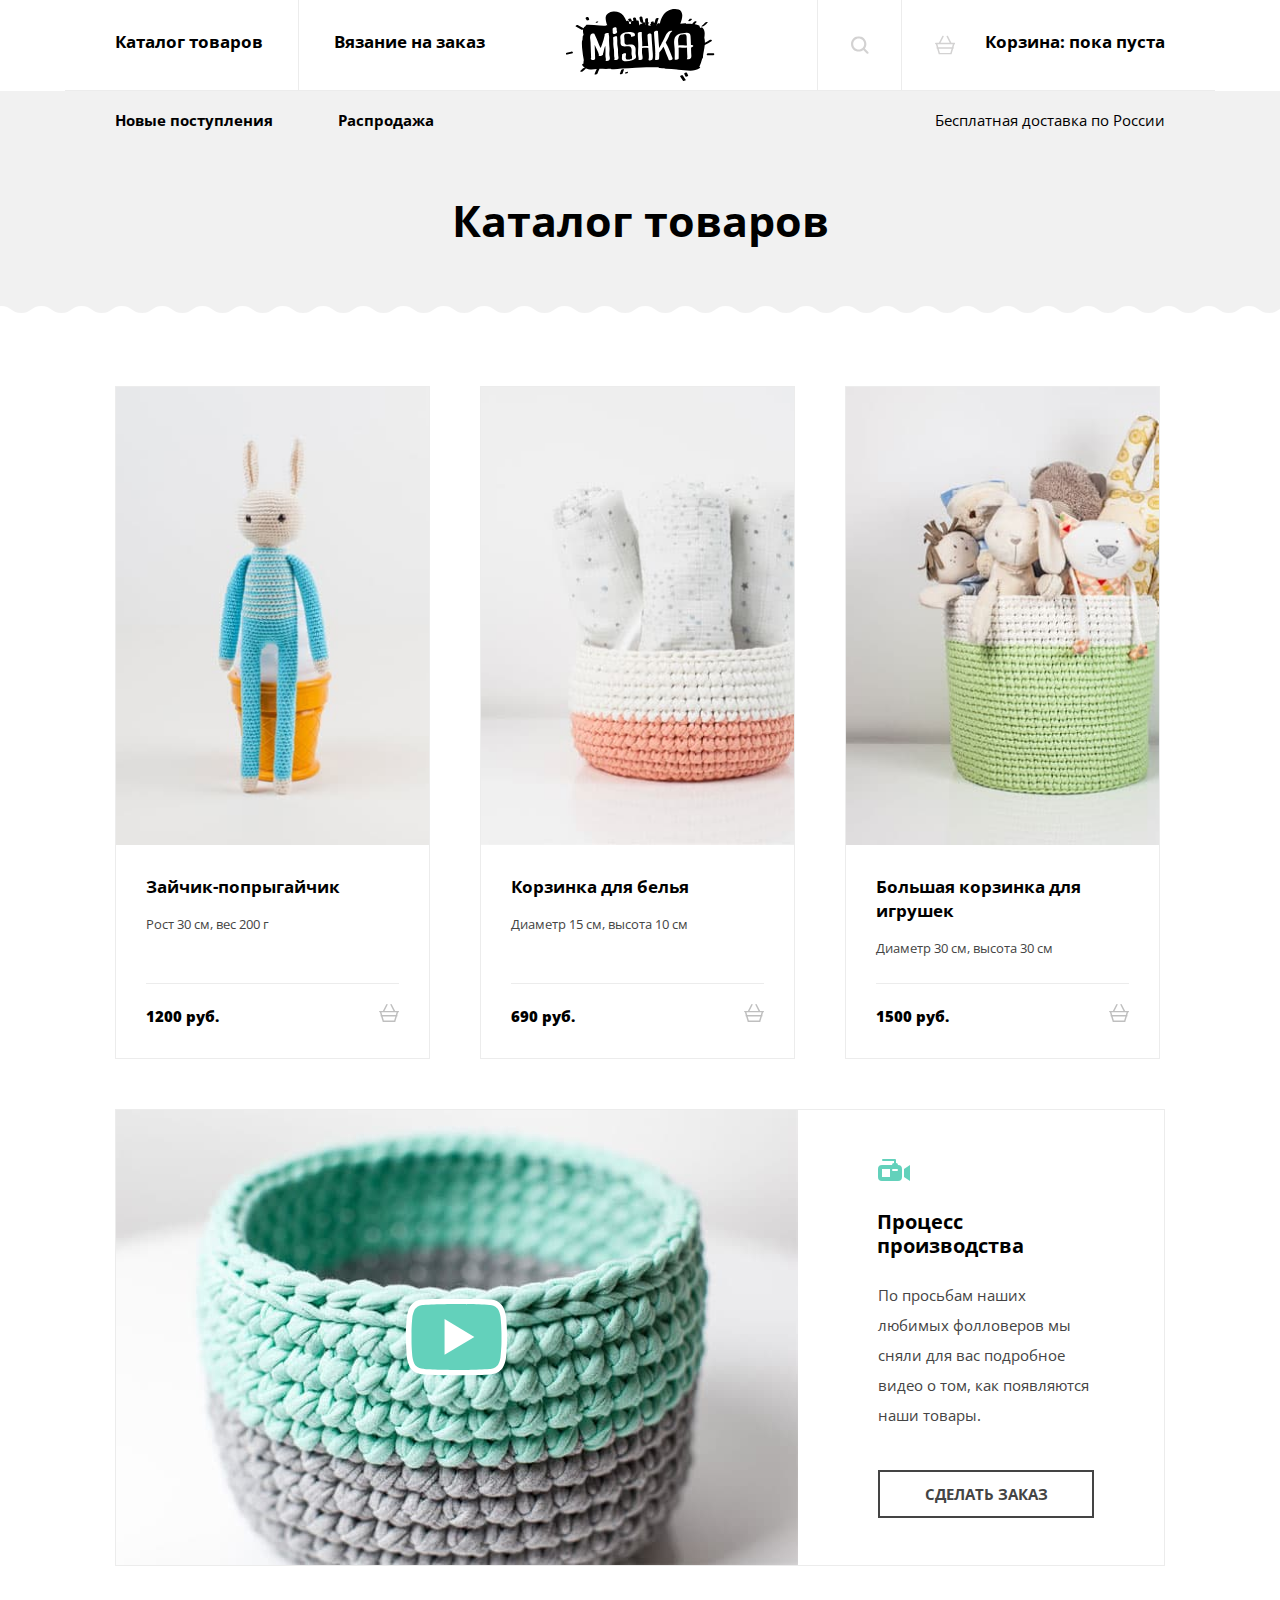
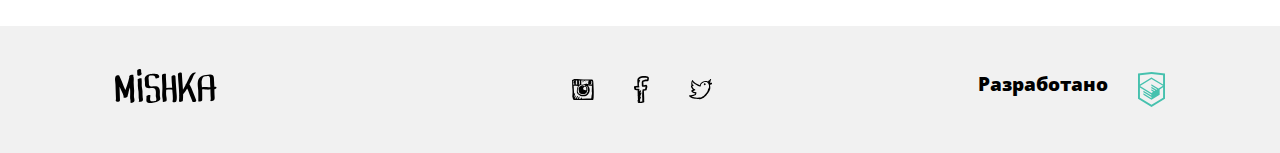
==== catalog.html @ 8f95d38f "ПÐраÐштinit" ====
<!DOCTYPE html>
<html>
  <head>
    <meta charset="utf-8">
    <title>HTML Academy: Мишка</title>
    <meta name="viewport" content="width=device-width, initial-scale=1">
    <link href="https://fonts.googleapis.com/css?family=Open+Sans:400,700&display=swap&subset=cyrillic" rel="stylesheet">
    <link rel="stylesheet" href="css/style.css">
  </head>
  <body>
    <header class="box header">
      <a class="header__logo" href="index.html">
        <picture>
          <source media="(min-width: 1150px)" srcset="img/logo-desktop.svg">
          <source media="(min-width: 768px)" srcset="img/logo-tablet.svg">
          <img class="header__logo-img" src="img/logo-mobile.svg" width="86" height="35" alt="Интернет магазин вещей ручной работы Мишка">
        </picture>
      </a>
      <button class="header__burger header__burger--closed header__burger--nojs" type="button">
        <span class="visually-hidden">Открыть меню</span>
      </button>
      <nav class="header__nav-wrp">
          <ul class="header__nav-list header__nav-list--first">
            <li class="header__nav-item header__nav-item--less">
              <a class="header__nav-link">Каталог товаров</a>
            </li>
            <li class="header__nav-item header__nav-item--less">
              <a href="form.html" class="header__nav-link">Вязание на заказ</a>
            </li>
          </ul>
          <ul class="header__nav-list header__nav-list--second">
              <li class="header__nav-item header__nav-item--svg">
                <a class="header__nav-link header__nav-link--search" title="Поиск по сайту" href="">
                  <svg class="header__nav-svg" version="1.1" id="Layer_1" xmlns="http://www.w3.org/2000/svg" xmlns:xlink="http://www.w3.org/1999/xlink" x="0px" y="0px" width="17.6px" height="17.6px" fill="#d3d2d2" viewBox="-0.8 -0.8 17.6 17.6" enable-background="new -0.8 -0.8 17.6 17.6" xml:space="preserve">
                    <path d="M16.47,14.93l-3.415-3.415C14.02,10.226,14.6,8.634,14.6,6.899c0-4.253-3.447-7.699-7.7-7.699 S-0.8,2.646-0.8,6.899s3.446,7.7,7.699,7.7c1.734,0,3.326-0.58,4.613-1.546l3.417,3.416c0.203,0.202,0.418,0.33,0.771,0.33 c0.607,0,1.1-0.492,1.1-1.1C16.8,15.459,16.739,15.2,16.47,14.93z M1.399,6.899c0-3.038,2.462-5.5,5.5-5.5s5.5,2.462,5.5,5.5 s-2.462,5.5-5.5,5.5S1.399,9.938,1.399,6.899z"/>
                  </svg>                  
                Поиск по сайту</a>
              </li>
              <li class="header__nav-item header__nav-item--svg">
                <a class="header__nav-link" title="Корзина" href="">
                  <svg class="header__nav-svg" version="1.1" id="Layer_1" xmlns="http://www.w3.org/2000/svg" xmlns:xlink="http://www.w3.org/1999/xlink" x="0px" y="0px" width="20.294px" height="18.849px" fill="#d3d2d2" viewBox="264.205 370.961 20.294 18.849" enable-background="new 264.205 370.961 20.294 18.849" xml:space="preserve">
                    <path d="M283.75,378.19h-3.151l-3.407-6.814c-0.185-0.37-0.634-0.52-1.006-0.335 c-0.371,0.186-0.521,0.636-0.335,1.006l3.071,6.143h-9.138l3.072-6.143c0.185-0.371,0.035-0.821-0.335-1.006 c-0.37-0.185-0.821-0.035-1.006,0.335l-3.407,6.814h-3.151c-0.414,0-0.75,0.336-0.75,0.75s0.336,0.75,0.75,0.75h0.157l0.855,2.991 c-0.187,0.137-0.316,0.347-0.316,0.595c0,0.396,0.309,0.71,0.697,0.739l1.656,5.795h12.697l1.656-5.795 c0.388-0.028,0.698-0.344,0.698-0.739c0-0.249-0.129-0.459-0.316-0.596l0.854-2.991h0.157c0.414,0,0.75-0.336,0.75-0.75 S284.164,378.19,283.75,378.19z M279.569,388.311h-10.433l-1.224-4.284h12.881L279.569,388.311z M281.222,382.526h-13.739 l-0.81-2.836h15.359L281.222,382.526z"/>
                  </svg>
                Корзина: пока пуста</a>
              </li>
          </ul>
          <ul class="header__nav-list header__nav-list--third">
            <li class="header__nav-item header__nav-item--lesstwo">
              <a class="header__nav-link" href="">
                Новые поступления
              </a>
            </li>
            <li class="header__nav-item header__nav-item--lesstwo">
              <a class="header__nav-link" href="">
                Распродажа
              </a>
            </li>
          </ul>
          <ul class="header__nav-list header__nav-list--small">
            <li class="header__nav-item header__nav-item--small">
              <p class="header__nav-info">
                Бесплатная доставка по России
              </p>
            </li>
          </ul>
      </nav>
    </header>
    <main class="main">
      <div class="main__title-catalog-wrap">
        <h1 class="box main__title-catalog">Каталог товаров</h1>
      </div>
      <section class="box goods">
        <ul class="goods__list">
          <li class="goods__item">
            <a class="goods__link-img" href="">
              <picture>
                <source media="(min-width: 1150px)" srcset="img/photo-hare-desktop@1x.jpg 1x, img/photo-hare-desktop@2x.jpg 2x">
                <source media="(min-width: 768px)" srcset="img/photo-hare-tablet@1x.jpg 1x, img/photo-hare-tablet@2x.jpg 2x">
                <img class="goods__picture" src="img/photo-hare-mobile@1x.jpg" srcset="img/photo-hare-mobile@2x.jpg 2x" alt="Зайчик-попрыгайчик">
              </picture>
            </a>
            <div class="goods__inner-item">
              <div class="goods__wrap-title">
                <a class="goods__title">Зайчик-попрыгайчик</a>
                <p class="goods__info">Рост 30 см, вес 200 г</p>
              </div>
              <div class="goods__wrap-price">
                <strong class="goods__price">1200 руб.</strong>
                <a class="goods__basket" href="">
                  <img class="goods__basket-img" src="img/icon-cart.svg" alt="Добавить в корзину">
                </a>
              </div>
            </div>
          </li>
          <li class="goods__item">
            <a class="goods__link-img" href="">
              <picture>
                <source media="(min-width: 1150px)" srcset="img/photo-bowl-desktop@1x.jpg 1x, img/photo-bowl-desktop@2x.jpg 2x">
                <source media="(min-width: 768px)" srcset="img/photo-bowl-tablet@1x.jpg 1x, img/photo-bowl-tablet@2x.jpg 2x">
                <img class="goods__picture" src="img/photo-bowl-mobile@1x.jpg" srcset="img/photo-bowl-mobile@2x.jpg 2x" alt="Корзинка для белья">
              </picture>
            </a>
            <div class="goods__inner-item">
              <div class="goods__wrap-title">
                <a class="goods__title">Корзинка для белья</a>
                <p class="goods__info">Диаметр 15 см, высота 10 см</p>
              </div>
              <div class="goods__wrap-price">
                <strong class="goods__price">690 руб.</strong>
                <a class="goods__basket" href="">
                  <img class="goods__basket-img" src="img/icon-cart.svg" alt="Добавить в корзину">
                </a>
              </div>
            </div>
          </li>
          <li class="goods__item">
            <a class="goods__link-img" href="">
              <picture>
                <source media="(min-width: 1150px)" srcset="img/photo-toys-desktop@1x.jpg 1x, img/photo-toys-desktop@2x.jpg 2x">
                <source media="(min-width: 768px)" srcset="img/photo-toys-tablet@1x.jpg 1x, img/photo-toys-tablet@2x.jpg 2x">
                <img class="goods__picture" src="img/photo-toys-mobile@1x.jpg" srcset="img/photo-toys-mobile@2x.jpg 2x" alt="Большая корзинка для игрушек">
              </picture>
            </a>
            <div class="goods__inner-item">
              <div class="goods__wrap-title">
                <a class="goods__title">Большая корзинка для игрушек</a>
                <p class="goods__info">Диаметр 30 см, высота 30 см</p>
              </div>
              <div class="goods__wrap-price">
                <strong class="goods__price">1500 руб.</strong>
                <a class="goods__basket" href="">
                  <img class="goods__basket-img" src="img/icon-cart.svg" alt="Добавить в корзину">
                </a>
              </div>
            </div>
          </li>
        </ul>
      </section>
      <section class="box production-process">
        <div class="production-process__inner">
          <h2 class="production-process__title">Процесс<br> производства</h2>
          <div class="production-process__wrap-img">
            <picture>
              <source media="(min-width: 1150px)" srcset="img/video-desktop@1x.jpg 1x, img/video-desktop@2x.jpg 2x">
              <source media="(min-width: 768px)" srcset="img/video-tablet@1x.jpg 1x, img/video-tablet@2x.jpg 2x">
              <img class="production-process__img" src="img/video-mobile@1x.jpg" srcset="img/video-mobile@2x.jpg 2x" alt="Процесс производства товаров">
            </picture>
          </div>
          <div class="production-process__wrap-text">
            <p class="production-process__text">
              По просьбам наших любимых фолловеров мы сняли для вас подробное видео о том, как появляются наши товары.
            </p>
            <div class="production-process__wrap-button">
              <a class="button production-process__button" href="">Сделать заказ</a>
            </div>
          </div>
        </div>
      </section>
    </main>
    <footer class="footer">
      <div class="box footer__wrapper">
        <a class="footer__logo">
          <svg version="1.1" id="Layer_1" xmlns="http://www.w3.org/2000/svg" xmlns:xlink="http://www.w3.org/1999/xlink" x="0px" y="0px" width="101.615px" height="34.056px" fill="#000" viewBox="0 0 101.615 34.056" enable-background="new 0 0 101.615 34.056" xml:space="preserve">
            <g>
              <path d="M19.135,21.495c-0.083-2.683-0.51-5.347-0.475-8.035c0.028-2.174,0.389-4.41-0.36-6.495 c0.047-0.237,0.096-0.473,0.14-0.711c0.193-1.045-3.271-0.492-3.813,0.464c-0.343,0.28-0.519,0.615-0.375,0.957 c0.037,0.086,0.069,0.174,0.102,0.261c-0.656,3.204-1.57,6.306-2.621,9.412c-0.402,1.188-0.888,2.349-1.298,3.533 c-0.582-1.104-1.169-2.194-1.643-3.377C7.418,14.071,6.18,10.602,4.505,7.298C4.695,5.77,1.301,5.93,0.632,7.33 c-0.809,1.694-0.705,3.403-0.438,5.214c0.3,2.042,0.353,4.05,0.377,6.111c0.047,3.976,0.358,7.943,0.417,11.919 c-0.354,0.395-0.461,0.881-0.091,1.375c0.162,0.216,0.361,0.382,0.571,0.549c0.904,0.724,3.5,0.107,3.496-1.271 c-0.014-4.123-0.312-8.238-0.42-12.358c-0.011-0.404-0.018-0.807-0.024-1.21c0.057,0.145,0.114,0.29,0.171,0.434 c0.64,1.604,1.31,3.163,2.185,4.654c0.868,1.478,1.303,3.064,1.803,4.677c-0.189,0.217-0.303,0.462-0.233,0.708 c-0.039,0.18,0.07,0.292,0.251,0.36c0.639,0.548,1.841,0.274,2.509-0.007c0.287-0.121,0.561-0.261,0.826-0.424 c0.345-0.212,0.883-0.679,0.729-1.159c-0.03-0.093-0.058-0.186-0.087-0.279c0.47-1.27,0.709-2.589,0.965-3.93 c0.272-1.428,0.782-2.78,1.295-4.133c0.052,0.619,0.106,1.238,0.156,1.855c0.204,2.554,0.033,5.072,0.007,7.626 c-0.008,0.847,0.054,1.633,0.219,2.461c0.068,0.343,0.367,1.808,0.281,1.887c-0.611,0.564-0.433,1.257,0.385,1.437 c0.915,0.201,2.081-0.105,2.77-0.742c1.198-1.106,0.632-2.845,0.361-4.241C18.661,26.501,19.208,23.879,19.135,21.495z"/>
              <path d="M27.499,22.17c-0.074-1.988-0.765-3.862-0.774-5.872c-0.011-2.305,0.181-4.593-0.155-6.886 c-0.106-0.725-4.056,0.1-3.917,1.05c0.309,2.11,0.197,4.229,0.159,6.354c-0.037,2.044,0.468,3.898,0.73,5.904 c0.269,2.054-0.084,4.157,0.149,6.213c0.109,0.962,0.75,2.743,0.089,3.58c-0.42,0.532,1.469,0.342,1.553,0.326 c0.769-0.142,1.793-0.392,2.304-1.038c0.653-0.828,0.196-2.426,0.053-3.357C27.374,26.385,27.576,24.249,27.499,22.17z"/>
              <path d="M43.828,18.851c-2.062-2.784-5.889-0.78-8.561-1.54c-1.377-0.392-1.395-2.271-1.392-3.396 c0.004-1.426-0.114-2.732-0.273-4.146c-0.119-1.052-0.024-2.121,0.746-2.904c0.142-0.144,0.859-0.336,0.81-0.339 c0.354-0.061,0.676-0.076,1.067-0.093c1.549-0.066,4.613,0.232,4.019,2.483c-0.266,1.01,3.596,0.431,3.877-0.637 c1.213-4.598-7.284-3.714-9.686-3.078C32.225,5.789,29.787,7.047,29.66,9.6c-0.061,1.219,0.273,2.379,0.325,3.587 c0.061,1.39-0.198,2.776,0.289,4.118c1.082,2.982,5.52,1.576,7.778,1.745c3.845,0.287,2.697,5.469,2.748,7.883 c0.027,1.288,1.181,3.429,0.211,4.507c-0.595,0.662-1.982,0.699-2.792,0.768c-0.813,0.068-2.201,0.312-2.742-0.461 c-0.993-1.418,0.091-3.799-0.121-5.425c-0.121-0.924-4.066-0.095-3.917,1.05c0.342,2.627-1.399,6.145,2.402,6.596 c2.441,0.289,5.191-0.161,7.5-0.928c1.196-0.396,2.307-0.942,3.243-1.793c1.035-0.941,0.694-2.348,0.417-3.547 C44.324,24.782,45.732,21.421,43.828,18.851z"/>
              <path d="M61.155,18.662c-0.122-3.777-0.69-7.513-0.706-11.297c-0.008-1.971-3.963-1.305-3.957,0.343 c0.015,3.608,0.497,7.167,0.682,10.764c0.004,0.074,0.008,0.147,0.013,0.221c-1.949-0.018-3.899,0.177-5.853,0.246 c0.201-4.633-0.611-9.227-0.435-13.857c0.022-0.582-3.874-0.09-3.917,1.049c-0.171,4.475,0.587,8.915,0.453,13.392 c-0.064,2.136-0.245,4.264-0.259,6.402c-0.007,1.095,0.171,2.183,0.329,3.263c0.146,0.999,0.484,2.331,0.182,3.318 c-0.237,0.772,3.561,0.29,3.862-0.694c0.544-1.778-0.222-4.039-0.405-5.839c-0.175-1.725-0.039-3.499,0.083-5.248 c2.03-0.13,4.059-0.297,6.08-0.012c0.09,1.378,0.196,2.754,0.322,4.134c0.105,1.157,0.179,2.313,0.196,3.475 c0.015,1.019,0.142,2.496-0.221,3.461c-0.773,2.057,3.15,1.889,3.723,0.364c0.703-1.87,0.502-4.199,0.383-6.164 C61.562,23.54,61.233,21.109,61.155,18.662z"/>
              <path d="M78.087,23.136c-0.939-2.758-2.373-5.177-3.616-7.797c1.001-1.949,2.018-3.898,2.932-5.888 c0.831-1.808,1.446-3.819,3.08-5.092c0.574-0.447,0.55-0.896-0.255-0.951c-0.875-0.061-2.064,0.192-2.77,0.742 c-1.485,1.158-2.427,2.563-3.201,4.268c-0.932,2.051-1.896,4.063-2.914,6.075c-0.074,0.147-0.149,0.295-0.224,0.443 c-0.49,0.315-0.785,0.762-0.639,1.266c-0.792,1.563-1.6,3.117-2.499,4.61c-0.299-5.534-0.955-11.061-1.15-16.6 c-0.045-1.27-3.971-0.479-3.917,1.049c0.243,6.868,1.219,13.719,1.286,20.587c-0.016,0.017-0.031,0.034-0.047,0.051 c-0.301,0.308-0.19,0.494,0.051,0.602c0.002,1.75-0.059,3.501-0.209,5.254c-0.472,0.745,0.463,1.139,1.084,1.139 c0.032,0,0.064,0,0.096,0c0.739,0,2.626-0.35,2.718-1.364c0.191-2.1,0.251-4.196,0.232-6.291c1.59-1.715,2.89-3.63,4.055-5.635 c0.759,1.48,1.482,2.972,1.989,4.582c0.861,2.741,2.299,5.261,3.131,8.014c0.544,1.806,4.457,0.738,3.917-1.049 C80.388,28.398,79.013,25.854,78.087,23.136z"/>
              <path d="M101.59,18.501c-0.21-0.832-1.372-0.849-2.271-0.77c-0.012-0.335-0.02-0.671-0.036-1.006 c-0.125-2.661-0.165-5.379-0.392-8.032c-0.209-2.458-1.585-3.337-3.972-3.247c-2.416,0.092-5.229,0.527-7.482,1.403 c-2.607,1.014-4.058,2.935-4.559,5.681c-0.549,3.014,0.24,6.219,0.373,9.246c0.154,3.503,0.066,7.014,0.062,10.519 c0,0.573,3.916,0.031,3.917-1.049c0.003-2.776,0.042-5.551,0-8.327c-0.013-0.818-0.051-1.632-0.102-2.444 c1.369-0.593,3.687,0.012,5.05,0.141c1.107,0.104,2.169-0.166,3.244-0.292c0.021,2.312,0.107,4.635,0.202,6.944 c0.049,1.184,0.477,3.53-0.354,4.511c-0.437,0.516,1.48,0.343,1.555,0.33c0.793-0.146,1.761-0.401,2.303-1.041 c0.949-1.12,0.456-3.79,0.401-5.126c-0.078-1.91-0.102-3.824-0.141-5.737C100.542,20.058,101.805,19.351,101.59,18.501z M86.972,18.351c-0.103-1.245-0.217-2.49-0.303-3.743c-0.16-2.331,0.117-5.583,2.29-6.999c0.58-0.379,1.675-0.315,2.354-0.438 c0.97-0.176,1.956-0.389,2.829,0.19c1.21,0.802,0.912,3.657,0.911,4.869c-0.003,2.005,0.207,4.001,0.31,6.003 c-0.552,0.055-1.111,0.089-1.683,0.076C91.394,18.256,89.136,17.896,86.972,18.351z"/>
              <path d="M24.108,6.7c0.521-0.05,1.045-0.226,1.477-0.524c0.085-0.072,0.171-0.144,0.256-0.216c0.52-0.335,0.972-0.827,0.728-1.361 c-0.504-1.105-0.423-2.231-0.416-3.414c0.006-0.958-0.963-1.246-1.781-1.174c-0.723,0.063-2.168,0.581-2.175,1.52 c-0.006,0.993-0.071,2.016,0.109,2.992c-0.047,0.113-0.074,0.239-0.104,0.355c-0.055,0.212,0.016,0.42,0.142,0.59 c0,0.045,0.002,0.089,0.002,0.134c0.005,0.112,0.01,0.224,0.015,0.335c0.073,0.232,0.216,0.409,0.429,0.53 C23.178,6.7,23.668,6.742,24.108,6.7z"/>
            </g>
          </svg>
        </a>
        <ul class="footer__social-list">
          <li class="footer__social-item">
            <a class="footer__social-link" href="https://www.instagram.com/">
              <svg version="1.1" id="Layer_1" xmlns="http://www.w3.org/2000/svg" xmlns:xlink="http://www.w3.org/1999/xlink" x="0px" y="0px" width="21.769px" height="21.334px" fill="#000" viewBox="53.115 53.19 21.769 21.334" enable-background="new 53.115 53.19 21.769 21.334" xml:space="preserve">
                <g id="instagram">
                  <g>
                    <path d="M74.881,65.336c-0.013-2.395-0.344-4.788-0.303-7.135c-0.023-0.788-0.086-1.535-0.152-2.278 c-0.105-0.3-0.111-0.699-0.152-1.062c-0.26-0.17-0.222-0.64-0.456-0.835c-0.423-0.233-1.201-0.114-1.744-0.22 c-0.657-0.026-1.254-0.115-1.899-0.153c-1.936-0.101-3.973-0.076-5.996-0.076c-2.001,0-3.954-0.145-5.695-0.379h-2.202 c-0.097,0.004-0.105,0.098-0.227,0.076c-0.599,0.034-1.077,0.188-1.595,0.303c-0.21,0.119-0.421,0.235-0.683,0.304 c-0.136,0.192-0.513,0.145-0.607,0.379c-0.186,0.212,0.185,0.451,0,0.607v0.911c0.173,0.13,0.027,0.58,0.075,0.835v0.987 c-0.017,1.281,0.134,2.397,0.076,3.72c0.467,2.762,0.374,6.537,0.076,9.413c0.155,0.579,0.363,1.105,0.455,1.746 c0.256,0.479,0.335,1.133,0.683,1.52c0.502,0.206,1.233,0.186,1.898,0.229c0.383,0.098,0.667,0.293,1.14,0.30 c2.843-0.21,5.496-0.154,8.427-0.229c2.704,0.24,5.802,0.188,8.275-0.228c0.195-0.134,0.128-0.529,0.228-0.76 c-0.056-0.385,0.207-0.449,0.228-0.759C74.862,70.157,74.895,67.763,74.881,65.336z M61.899,59.111 c0.757-0.153,1.48-0.341,2.429-0.304c0.71,0.076,1.287,0.283,1.897,0.456c0.116,0.184-0.243,0.547,0.153,0.684v0.076 c0.059,0.017,0.149,0.002,0.151,0.076c0.445,0.035,0.794,0.167,1.063,0.379c0.45,0.055,0.536,0.476,1.138,0.3 c-0.091,0.213-0.084,0.524-0.075,0.835c0.324,1.183,0.475,2.81,0.303,4.252c-0.164,0.163-0.215,0.442-0.303,0.683 c-0.311,0.322-0.481,0.785-0.836,1.062c-0.095,0.236-0.25,0.408-0.454,0.533c-0.116,0.213-0.206,0.452-0.457,0.53 c-0.298,0.163-0.577,0.011-0.834-0.076c-0.446,0.162-0.904,0.312-1.215,0.607c-0.816-0.096-1.648-0.175-2.43-0.304 c-0.242-0.139-0.487-0.273-0.835-0.305c-0.227-0.204-0.496-0.364-0.836-0.455c-0.101-0.127-0.337-0.118-0.455-0.229 c-0.198-0.029-0.229-0.227-0.456-0.229c-0.118-0.412-0.443-0.618-0.532-1.062c-0.226-0.331-0.308-0.805-0.455-1.215 c-0.043-1.434,0.091-2.692,0.379-3.796c0.346-0.591,0.779-1.094,1.138-1.67c0.249,0.021,0.365-0.09,0.38-0.304 c0.306,0.053,0.434-0.072,0.684-0.075C61.698,59.568,61.71,59.251,61.899,59.111z M60.229,56.378 c-0.117-0.263-0.066-0.691-0.075-1.062c-0.007-0.285,0.278-0.279,0.304-0.532c-0.003-0.074-0.093-0.059-0.152-0.076 c0.126-0.146,0.701-0.097,0.834,0c0.132,0.537-0.354,0.455-0.531,0.684c0.011,0.167,0.322,0.032,0.456,0.076 c0.029,0.854-0.059,1.496,0,2.202h-0.456c-0.007,0.234,0.229,0.226,0.456,0.228c-0.059,0.286,0.092,0.363,0.075,0.607 c-0.226,0.153-0.716,0.042-1.062,0.075C59.975,57.986,60.313,57.205,60.229,56.378z M59.546,54.784 c0.088-0.013,0.134,0.016,0.151,0.076c0.179,0.253,0.01,0.683-0.076,0.911C59.448,55.592,59.595,55.089,59.546,54.784z M59.698,56.606c-0.132-0.069-0.168-0.237-0.152-0.456C59.678,56.221,59.713,56.388,59.698,56.606z M59.698,57.973 c-0.058,0.139-0.082-0.045-0.076-0.152C59.68,57.682,59.703,57.866,59.698,57.973z M59.546,58.201 c0.175-0.024,0.084,0.219,0.228,0.227c-0.009,0.193-0.283,0.179-0.38,0.077C59.433,58.393,59.507,58.312,59.546,58.201z M57.192,56.985c0.006-0.108,0.013-0.214-0.076-0.228c-0.073-0.733,0.13-1.415,0-1.973c0.25-0.155,0.769-0.042,1.139-0.077v1.139 c-0.088,0.064-0.203,0.101-0.379,0.077c-0.054,0.28,0.324,0.131,0.379,0.304c0.008,0.853-0.056,1.777,0.152,2.429 c-0.565-0.059-0.906,0.107-1.442,0.076c0.097-0.612-0.019-1.435,0.531-1.594C57.484,56.997,57.239,57.091,57.192,56.985z M56.661,56.985c-0.204,0.021-0.217-0.534-0.077-0.607C56.912,56.384,56.833,56.879,56.661,56.985z M56.509,57.973 c0.077-0.312,0.034-0.304,0.075-0.683C56.812,57.303,56.844,58.06,56.509,57.973z M56.737,55.923 c-0.263,0.054-0.273-0.266-0.153-0.38C56.847,55.49,56.856,55.81,56.737,55.923z M56.737,54.784 c0.033,0.159-0.052,0.201-0.076,0.304c-0.176,0.023-0.084-0.219-0.229-0.229C56.457,54.757,56.623,54.797,56.737,54.784z M56.509,58.505c0.148-0.031,0.11,0.345-0.076,0.227C56.473,58.67,56.512,58.608,56.509,58.505z M55.825,54.784 c0.029,0.259-0.438,0.32-0.379,0H55.825z M54.838,54.86c-0.034,0.219-0.326,0.179-0.379,0.379 C54.245,55.069,54.543,54.771,54.838,54.86z M54.383,55.619c0.226-0.205,0.451-0.41,0.684-0.607 c-0.021-0.123,0.071-0.131,0.076-0.228h0.229c0.102,0.381-0.261,0.296-0.305,0.531c0.021,0.122-0.072,0.131-0.075,0.227 c0.02,0.335,0.121,0.588,0.075,0.988c-0.27,0.008-0.276,0.28-0.607,0.227C54.482,56.329,54.325,56.083,54.383,55.619z M54.459,58.884V57.29c0.195-0.185,0.396-0.364,0.607-0.532c0.295,0.489,0.179,1.392,0.455,1.897 C55.246,58.812,54.771,58.766,54.459,58.884z M72.68,69.968c-0.109,0.954-0.158,1.968-0.379,2.809 c-2.89,0.123-6.02,0.005-8.883,0.153c-0.199,0.045-0.273-0.031-0.229-0.229c-0.253,0-0.258,0.247-0.531,0.229 c0.201-0.336,0.438-0.898,0.151-1.291c-0.797,0.013-0.797,0.821-1.138,1.291c-0.686-0.053-1.137,0.127-1.823,0.075 c0.18-0.705,0.75-1.021,0.911-1.745c-0.395-0.55-0.989,0.138-1.214,0.455c-0.204,0.48-0.557,0.81-0.76,1.29H57.8 c0.238-0.469,0.489-0.926,0.759-1.366c0.171-0.512,0.625-0.741,0.683-1.367c-0.157-0.28-0.42-0.029-0.683,0 c-0.123,0.182-0.272,0.335-0.38,0.531c-0.232,0.376-0.501,0.714-0.684,1.14c-0.181,0.208-0.335,0.003-0.53,0.227 c-0.389,0.271-0.581,0.736-0.988,0.987c-0.174-0.06,0.039-0.356,0.153-0.38c0.045-0.181-0.096-0.55,0.075-0.607 c0.063-0.366,0.212-0.647,0.379-0.91c0.119-0.742,0.521-1.199,0.684-1.898c-0.559,0.099-0.674,0.643-0.988,0.987 c-0.212,0.445-0.542,0.772-0.683,1.291c-0.174-0.131-0.028-0.58-0.076-0.836c0.122-0.586,0.298-1.119,0.38-1.746 c0.133-0.22,0.173-0.535,0.228-0.834c0.168-0.209,0.046-0.61-0.077-0.761c-0.226,0.027-0.374,0.133-0.455,0.304 c-0.192-0.032-0.193,0.506-0.304,0.304c-0.045-2.587-0.451-4.812-0.456-7.438c0.026-0.331-0.183-0.424-0.228-0.685 c1.629,0.028,3.121,0.091,4.783,0.229c-0.089,0.139-0.199,0.257-0.304,0.379c-0.144,0.07-0.226,0.173-0.378,0.304 c-0.604,1.653-0.975,3.984-0.607,6.15c0.229,0.58,0.589,1.029,0.986,1.441c0.907,0.485,1.635,1.149,2.506,1.671 c1.701,0.361,3.84,0.369,5.541,0c0.236-0.12,0.484-0.226,0.685-0.38c1.364-1.242,2.753-2.459,2.961-4.859v-1.367 c-0.197-1.598-0.688-2.905-1.747-3.644c0.331-0.22,1.099,0.043,1.67,0.076c0.223,0.013,0.447,0.014,0.684,0 c0.408-0.024,0.928-0.055,1.443,0c0.144,0.187,0.113,0.544,0.228,0.76c-0.062,1.684-0.192,3.3-0.152,5.087 c0.103,0.454,0.127,0.986,0.229,1.441C73.046,68.209,72.9,69.126,72.68,69.968z M73.059,58.808 c-0.639-0.12-1.232-0.284-1.897-0.379c0.072-0.333,0.799-0.01,0.987-0.228c0.385-0.223,0.295-0.92,0.304-1.51 c0.032-0.348,0.114-0.644,0.076-1.063c-0.401-0.951-1.783-0.421-2.886-0.455c-0.225,0.718-0.47,1.8-0.304,2.657 c0.169,0.49,1.024,0.292,1.519,0.456c-0.14,0.332-0.688,0.057-0.987,0.076c-0.296-0.083-0.707-0.052-0.986-0.151 c-2.285,0.078-4.284,0.004-6.529,0.151c0.117-1.248,0.063-2.465-0.076-3.645h3.112c-0.344,0.364-0.912,0.507-1.29,0.835 c-0.44,0.244-0.861,0.505-1.139,0.911c0.249,0.134,0.535-0.245,0.759-0.379c0.355-0.074,0.479-0.381,0.835-0.455 c0.423-0.438,1.096-0.625,1.67-0.912c0.378-0.022,0.697,0.013,0.987,0.077c1.283,0.007,2.456,0.126,3.796,0.076 c0.614,0.145,1.45,0.069,1.974,0.304c0.107,0.298,0.231,0.579,0.305,0.911C73.297,57.071,73.14,57.901,73.059,58.808z M67.214,55.088C67.324,55.041,67.205,54.996,67.214,55.088L67.214,55.088z M67.214,55.088c-0.529,0.154-1.019,0.348-1.367,0.682 C66.331,55.572,66.906,55.464,67.214,55.088z M68.276,55.695C68.387,55.648,68.269,55.604,68.276,55.695L68.276,55.695z M66.53,56.606c0.727-0.158,1.181-0.591,1.746-0.911c-0.437,0.019-0.592,0.32-0.987,0.379 C67.074,56.291,66.689,56.334,66.53,56.606z M65.847,55.771C65.736,55.818,65.854,55.863,65.847,55.771L65.847,55.771z M65.164,56.378C65.274,56.332,65.156,56.286,65.164,56.378L65.164,56.378z M65.089,56.454c0.063,0.014,0.07-0.03,0.075-0.076 C65.1,56.364,65.092,56.408,65.089,56.454z M65.012,56.53c0.064,0.014,0.072-0.03,0.077-0.076 C65.022,56.441,65.017,56.483,65.012,56.53z M64.178,57.138c0.346-0.134,0.613-0.348,0.834-0.607 C64.664,56.664,64.397,56.878,64.178,57.138z M66.454,58.125c0.533-0.049,0.749-0.416,1.215-0.531 c0.284-0.298,0.784-0.381,0.987-0.76c-0.56,0.023-0.766,0.399-1.216,0.531C67.156,57.662,66.689,57.778,66.454,58.125z M64.178,57.138C63.861,57.064,64.162,57.365,64.178,57.138L64.178,57.138z M63.645,57.517c0.021,0.021,0.115-0.037,0.076-0.077 C63.7,57.42,63.605,57.478,63.645,57.517z M66.454,58.125C66.344,58.172,66.461,58.216,66.454,58.125L66.454,58.125z M65.314,59.946c-0.223-0.231-0.676-0.233-0.986-0.379c-0.697-0.038-1.223,0.093-1.746,0.229c-0.304,0.151-0.607,0.304-0.91,0.454 c-0.266,0.166-0.444,0.417-0.76,0.532c-0.205,0.225-0.352,0.51-0.684,0.607c-0.004,0.223-0.173,0.281-0.304,0.379 c-0.089,0.115-0.094,0.312-0.227,0.381c-0.007,0.12,0.036,0.29-0.076,0.303c0.108,1.512,0.291,2.948,0.683,4.177 c0.287,0.623,0.975,0.846,1.442,1.29c0.589,0.297,1.328,0.444,2.126,0.531c0.277-0.052,0.553-0.105,0.911-0.076 c1.209-0.209,2.098-0.736,2.81-1.441c0.1-0.281,0.252-0.508,0.455-0.684c-0.254-0.671,0.293-1.098,0.455-1.59 c0.002-1.344-0.201-2.48-0.607-3.415c-0.256-0.579-0.92-0.751-1.366-1.139c-0.059-0.018-0.15-0.003-0.151-0.077 C66.11,59.892,65.646,59.789,65.314,59.946z M61.899,64.273c-0.113-0.063-0.109-0.244-0.152-0.379 C62.003,63.816,61.865,64.131,61.899,64.273z M61.975,64.578c0.041-0.117,0.079-0.006,0.076,0.075 C62.011,64.771,61.972,64.658,61.975,64.578z M62.431,62.527c0.015-0.086,0.075-0.042,0.075,0 C62.492,62.614,62.431,62.57,62.431,62.527z M64.101,60.402c-0.203,0.258,0.041,0.576,0.077,0.836 C63.873,61.199,63.604,60.351,64.101,60.402z M64.48,64.35c-0.04-0.038,0.055-0.097,0.076-0.076 C64.596,64.312,64.502,64.371,64.48,64.35z M65.239,67.234c0.034-0.109,0.066,0.008,0.152,0 C65.373,67.331,65.241,67.311,65.239,67.234z M67.44,64.653c-0.233-0.057-0.145,0.208-0.379,0.152 c0.069-0.159,0.118-0.338,0.229-0.455C67.424,64.369,67.462,64.48,67.44,64.653z M66.303,60.857 c0.211,0.119,0.441,0.217,0.606,0.381c0.085,0.219,0.243,0.363,0.38,0.529c0.058,0.778,0.179,1.492,0.151,2.354 c-0.257,0.099-0.438,0.271-0.683,0.381c-0.78-0.006-1.358-0.212-1.897-0.456c-0.171-0.259-0.355-0.505-0.532-0.759v-1.062 c0.17-0.185,0.319-0.391,0.456-0.607c0.228-0.127,0.508-0.201,0.454-0.607c-0.038-0.062-0.078-0.124-0.075-0.229 c0.158,0.045,0.245,0.159,0.379,0.229C65.865,61.028,65.952,60.811,66.303,60.857z"/>
                  </g>
                </g>
              </svg>
            </a>
          </li>
          <li class="footer__social-item">
            <a class="footer__social-link" href="https://www.facebook.com/">
              <svg version="1.1" id="Layer_1" xmlns="http://www.w3.org/2000/svg" xmlns:xlink="http://www.w3.org/1999/xlink" x="0px" y="0px" width="14.962px" height="27.718px" fill="#000" viewBox="56.519 49.996 14.962 27.718" enable-background="new 56.519 49.996 14.962 27.718" xml:space="preserve">
                <g id="facebook">
                  <g>
                    <path d="M68.181,55.188c1.026,0.029,1.993,0,2.681-0.3c0.391-0.818,0.556-1.854,0.619-2.989 c-0.19-0.015-0.062-0.337-0.207-0.399c-0.029-0.202-0.278-0.195-0.309-0.398c-0.277-0.165-0.457-0.422-0.723-0.598 c-0.727-0.162-1.44-0.335-2.164-0.499c-0.849,0.044-1.895-0.103-2.58,0.1c-2.619-0.04-3.997,1.12-5.259,2.392 c-0.023,0.078-0.003,0.197-0.105,0.199c-0.574,1.587-0.125,3.621-0.204,5.581c0.099,0.436,0.107,0.958,0.204,1.395 c-0.998,0.296-2.212,0.387-3.402,0.499c-0.317,0.324-0.178,1.089-0.206,1.693c0.085,0.583,0.278,1.06,0.413,1.595 c0.211,0.193,0.596,0.396,0.825,0.498c0.065,0.029,0.071,0.082,0.103,0.1c0.506,0.268,1.451,0.008,2.268,0.1 c-0.136,1.978,0.256,3.915,0,5.68c0.007,0.327,0.295,0.382,0.208,0.798c-0.001,0.963-0.067,1.99,0.208,2.69 c-0.287,0.455-0.497,0.982-0.415,1.794c0.122,0.016,0.114,0.157,0.105,0.299c-0.075,0.47,0.643,0.175,0.515,0.698 c0.162,0.456-0.428,0.184-0.413,0.498v0.896c0.53,0.285,1.462,0.182,2.268,0.199c0.908-0.419,2.188-0.479,2.785-1.196 c0.459,0.235,0.916-0.014,1.238-0.199c-0.018-0.315,0.273-0.333,0.205-0.698c-0.004-0.328-0.173-0.496-0.103-0.896V71.83 c-0.206-2.293-0.048-4.938-0.309-7.176c0.888-0.105,1.917-0.075,2.578-0.398c0.357-0.451,0.377-1.23,0.516-1.895 c0.177-0.226,0.221-0.583,0.206-0.996c0.19-0.213,0.068-0.729,0.104-1.096c-0.141-0.595-0.168-1.3-0.825-1.39 c-0.884-0.235-2.043,0.595-2.991,0.299c0.049-1.134-0.293-2.342,0-3.388C66.761,55.609,67.461,55.39,68.181,55.188z M64.363,59.971c0.117,0.254,0.254,0.486,0.414,0.698c0.079,0.022,0.203,0.003,0.205,0.101c1.192,0.056,2.199-0.069,3.096-0.299 c0,0.998-0.271,1.733-0.518,2.492c-0.662,0.045-1.467,0.3-1.958,0.198c-0.276,0.165-0.372,0.506-0.62,0.698 c-0.049,0.441,0.142,0.495,0,0.797c-0.201,0.137-0.055,0.611-0.205,0.796v1.496c0.085,0.281-0.146,0.258-0.104,0.497v3.488 c-0.085,0.281,0.146,0.258,0.104,0.498v2.989c0.063,0.271-0.132,0.791,0.103,0.896c-0.07,0.364-0.412-0.021-0.824,0.1 c-0.528,0.122-0.926,0.369-1.548,0.4c0.117-0.353,0.32-0.622,0.311-1.097c0.049-0.381-0.365-0.312-0.516-0.49 c0.193-0.644,0.562-1.117,0.722-1.793c0.197-0.515,0.714-1.298,0.31-1.794c-0.522-0.105-0.521,0.293-0.826,0.398 c-0.022,0.077-0.002,0.196-0.103,0.199c-0.023,0.077-0.003,0.196-0.103,0.199c0.01,0.12-0.151,0.062,0,0 c0.022-0.078,0.002-0.197,0.103-0.199c0.023-0.077,0.002-0.197,0.103-0.199v-0.299c0.368-0.575,0.67-1.214,0.826-1.993 c0.191-0.28,0.283-0.656,0.412-0.997c0.156-0.262,0.34-0.869,0.104-1.195c-0.517,0.033-0.796,0.295-0.93,0.697 c-0.32-0.189,0.161-0.434,0.104-0.697c0.138-0.231,0.169-0.566,0.309-0.797c0.202-0.413,0.564-1.304,0-1.596 c-0.438-0.023-0.612,0.207-0.723,0.498c-0.214,0.191-0.43,0.383-0.516,0.698c-0.373-0.07-0.143-0.727-0.206-1.097 c-0.067-0.52,0.122-0.899,0-1.195c-0.56-0.799-2.026-0.105-3.197-0.299c-0.108-0.307-0.222-0.984-0.104-1.195 c1.045-0.088,2.479,0.201,3.197-0.199c0.024-0.078,0.003-0.197,0.104-0.199c0.094-0.723-0.271-1-0.515-1.396 c0.232-0.806,0.04-2.02,0.104-2.989c0.233-0.141,0.328-0.414,0.515-0.598c0.112-0.955,0.673-1.476,0.722-2.49 c-0.273,0.001-0.607-0.055-0.619,0.199c-0.302-0.114-0.382,0.479-0.515,0.199c-0.112-0.541,0.246-0.626,0.309-0.997 c0.599-0.418,1.212-0.82,1.856-1.195c1.741-0.244,4.648-0.449,6.086,0.198c0.051,0.616-0.287,0.854-0.207,1.496h-1.546 c-1.092,0.24-1.987,0.672-2.991,0.997c-0.24,0.066-0.276,0.331-0.516,0.398c-0.036,0.396-0.225,0.646-0.311,0.996 C64.182,57.424,64.394,58.582,64.363,59.971z"/>
                  </g>
                </g>
              </svg>
            </a>
          </li>
          <li class="footer__social-item">
            <a class="footer__social-link" href="https://twitter.com/">
              <svg version="1.1" id="Layer_1" xmlns="http://www.w3.org/2000/svg" xmlns:xlink="http://www.w3.org/1999/xlink" x="0px" y="0px" width="23.494px" height="20.168px" fill="#000" viewBox="52.253 53.771 23.494 20.168" enable-background="new 52.253 53.771 23.494 20.168" xml:space="preserve">
                <g id="twitter">
                  <g>
                    <path d="M75.706,57.855c-0.227-0.366-0.909-0.277-1.407-0.371h-1.112c0.142-0.353,0.343-0.646,0.52-0.963 c0.056-0.438,0.254-0.734,0.223-1.26c0.129-0.167,0.176-0.417,0.296-0.593c0.104-0.144,0.242-0.477,0.074-0.667 c-0.051-0.221-0.295-0.249-0.593-0.222c-0.088,0.036-0.169,0.079-0.222,0.148c-0.448,0.433-0.778,1.014-1.261,1.408 c-0.009,0.008-0.062,0-0.074,0c-0.087,0.005-0.033,0.046-0.075,0.074c-0.146,0.098-0.257,0.152-0.369,0.223 c-0.284,0.176-0.547,0.445-0.891,0.519c-0.529-0.211-1.156-0.326-1.852-0.37c-1.157,0.102-2.303,0.215-3.038,0.741 c-0.911,0.35-1.477,1.042-2.149,1.63c-0.049,0.32-0.342,0.398-0.37,0.741c-0.005,0.045-0.012,0.088-0.073,0.074 c0.043,0.241-0.051,0.345-0.074,0.519c-0.001,0.133,0.199,0.431,0,0.52c-0.822-0.12-1.485-0.63-2.149-0.964 c-0.718-0.36-1.468-0.604-2.074-1.111c-0.716-0.322-1.26-0.816-1.778-1.334c-0.208-0.312-0.542-0.496-0.667-0.89 c-0.379-0.164-0.175-0.912-0.741-0.889c-0.315-0.043-0.345,0.199-0.444,0.37c-0.07,0.227-0.361,0.232-0.371,0.519 c-0.004,0.046-0.011,0.088-0.074,0.075c-0.17,1.089-0.527,1.992-0.519,3.26c0.129,0.415,0.35,0.738,0.593,1.038 c-0.418,0.051-0.716,0.222-0.89,0.519c-0.06,1.073,0.378,1.647,0.742,2.297c0.134,0.384,0.352,0.685,0.593,0.963 c0.017,0.229,0.206,0.288,0.296,0.445c0.019,0.105,0.123,0.125,0.149,0.223c-0.04,0.105,0.289,0.18,0.073,0.221 c-0.413,0.131-1.016,0.07-1.259,0.371c-0.109,0.279-0.109,0.833,0,1.111c0.034,0.237,0.282,0.262,0.296,0.519 c0.499,0.417,1.082,0.747,1.631,1.112c0.574,0.166,1.211,0.271,1.852,0.37c-0.102,0.343-0.338,0.551-0.593,0.741 c-0.78,0.381-1.849,0.474-2.742,0.74c-0.555,0.038-0.956,0.23-1.556,0.223c-0.333,0.127-0.854,0.075-1.112,0.223 c-0.122,0.068-0.102,0.096-0.222,0.221c-0.134,0.412,0.111,0.74,0.444,0.89c-0.005,0.253,0.219,0.276,0.371,0.371 c0.089,0.183,0.254,0.29,0.445,0.37c0.544,0.468,1.268,0.759,1.927,1.112c0.83,0.183,1.648,0.376,2.52,0.519 c0.896,0.116,1.901,0.124,2.816,0.222h0.963c0.511,0.132,1.23,0.054,1.853,0.074c0.095-0.102,0.322-0.073,0.519-0.074 c0.522-0.269,1.196-0.385,1.631-0.74c0.574-0.241,0.989-0.642,1.557-0.89c0.866-0.765,1.937-1.324,2.519-2.37 c0.205-0.189,0.351-0.438,0.445-0.74c0.265-0.156,0.385-0.454,0.593-0.667c0.404-0.41,0.706-0.924,1.037-1.40 c0.319-0.496,0.576-1.054,0.89-1.556c-0.01-0.405,0.306-0.484,0.296-0.89c0.193-0.226,0.177-0.662,0.371-0.88 c-0.033-0.255,0.029-0.415,0.074-0.594c0.047-1.281-0.047-2.422-0.297-3.407c0.588-0.155,1.181-0.302,1.631-0.593 C75.418,58.93,75.891,58.533,75.706,57.855z M72.298,61.931c-0.153,0.859-0.615,1.41-1.038,2.001 c0.059,0.379-0.104,0.538-0.073,0.889c-0.158,0.312-0.287,0.652-0.371,1.037c-0.203,0.267-0.332,0.606-0.519,0.89 c-0.366,0.548-0.777,1.051-1.186,1.557c-0.378,0.56-0.912,0.965-1.334,1.481c-0.42,0.493-0.942,0.885-1.407,1.334 c-0.474,0.17-0.89,0.396-1.26,0.667c-0.232,0.09-0.463,0.18-0.667,0.296c-0.177,0.146-0.499,0.145-0.668,0.29 c-1.086,0.147-2.3,0.17-3.555,0.148c-1.031-0.105-2.115-0.159-3.039-0.371c-0.922-0.189-1.511-0.712-2.297-1.037 c0.153-0.242,0.634-0.154,0.963-0.222c0.031-0.166,0.394-0.003,0.444-0.149c0.257,0.06,0.285-0.109,0.52-0.07 c0.563-0.201,1.23-0.302,1.705-0.593c0.282-0.138,0.406-0.434,0.667-0.593c0.033-0.189,0.104-0.341,0.222-0.444 c0.047-0.275,0.201-0.441,0.148-0.815c0.111-0.21,0.299-0.343,0.296-0.667c-0.074-0.147-0.128-0.316-0.296-0.371 c-0.026-0.196-0.377-0.067-0.444-0.222c-0.255,0.032-0.416-0.029-0.593-0.075c-0.154-0.043-0.487,0.092-0.519-0.073 c-0.842-0.023-1.3-0.43-1.853-0.74c0.431-0.262,1.032-0.353,1.333-0.742c0.516-0.076,1.058-0.129,1.112-0.666 c0-0.717-0.771-0.661-1.333-0.815c-0.773-0.66-1.194-1.672-1.779-2.52c0.238-0.157,0.564-0.226,0.741-0.444 c0.454,0.058,0.54-0.251,0.667-0.52c0.019-0.488-0.333-0.605-0.593-0.815c-0.259-0.21-0.475-0.462-0.667-0.74 c-0.003-0.818-0.021-1.652,0.074-2.372c0.063-0.014,0.07,0.029,0.074,0.074c0.227,0.441,0.559,0.775,0.815,1.186 c0.532,0.357,0.925,0.853,1.556,1.112c0.452,0.413,1.108,0.621,1.557,1.038c0.601,0.263,1.158,0.57,1.704,0.889 c0.669,0.194,1.056,0.673,2.001,0.593c0.198-0.098,0.394-0.199,0.593-0.297c0.258-0.456-0.059-1.079,0.147-1.63 c0.255-0.659,0.797-1.031,1.26-1.481c0.29-0.155,0.555-0.335,0.815-0.519c0.347-0.098,0.675-0.216,0.964-0.37 c0.376-0.019,0.713-0.077,1.037-0.148h1.26c0.244,0.052,0.475,0.119,0.74,0.148c0.209,0.137,0.38,0.313,0.666,0.371 c0.789,0.693,1.271,1.696,1.409,3.039C72.175,60.934,72.35,61.323,72.298,61.931z M72.594,56.299 c-0.129,0.34-0.23,0.707-0.593,0.815c-0.017-0.105-0.122-0.125-0.147-0.222c-0.012-0.209,0.209-0.186,0.296-0.296 C72.312,56.511,72.395,56.348,72.594,56.299C72.587,56.209,72.702,56.253,72.594,56.299z M67.11,59.337 c0.163,0.135,0.284,0.31,0.519,0.371c0.101,0.221,0.314,0.327,0.594,0.37c0.047-0.15,0.346-0.049,0.37-0.222 c0.174-0.023,0.166-0.229,0.296-0.297c-0.018-0.55-0.129-1.006-0.37-1.333C67.761,57.803,66.843,58.265,67.11,59.337z"/>
                  </g>
                </g>
              </svg>
            </a>
          </li>
        </ul>
        <div class="footer__developed">
          <strong class="footer__developed-headline">Разработано</strong>
          <a class="footer__developed-link" href="https://htmlacademy.ru/">
            <img class="footer__developed-img" src="img/logo-htmlacademy.svg" width="" height="" alt="HTMLAcademy">
          </a>
        </div>
      </div>
    </footer>
    <script src="js/script.js"></script>
  </body>
</html>
---- css/style.css ----
/*! normalize.css v8.0.1 | MIT License | github.com/necolas/normalize.css */
/* Document
   ========================================================================== */
/**
 * 1. Correct the line height in all browsers.
 * 2. Prevent adjustments of font size after orientation changes in iOS.
 */
html {
  line-height: 1.15;
  /* 1 */
  -webkit-text-size-adjust: 100%;
  /* 2 */ }

/* Sections
   ========================================================================== */
/**
 * Remove the margin in all browsers.
 */
body {
  margin: 0; }

/**
 * Render the `main` element consistently in IE.
 */
main {
  display: block; }

/**
 * Correct the font size and margin on `h1` elements within `section` and
 * `article` contexts in Chrome, Firefox, and Safari.
 */
h1 {
  font-size: 2em;
  margin: 0.67em 0; }

/* Grouping content
   ========================================================================== */
/**
 * 1. Add the correct box sizing in Firefox.
 * 2. Show the overflow in Edge and IE.
 */
hr {
  -webkit-box-sizing: content-box;
          box-sizing: content-box;
  /* 1 */
  height: 0;
  /* 1 */
  overflow: visible;
  /* 2 */ }

/**
 * 1. Correct the inheritance and scaling of font size in all browsers.
 * 2. Correct the odd `em` font sizing in all browsers.
 */
pre {
  font-family: monospace, monospace;
  /* 1 */
  font-size: 1em;
  /* 2 */ }

/* Text-level semantics
   ========================================================================== */
/**
 * Remove the gray background on active links in IE 10.
 */
a {
  background-color: transparent; }

/**
 * 1. Remove the bottom border in Chrome 57-
 * 2. Add the correct text decoration in Chrome, Edge, IE, Opera, and Safari.
 */
abbr[title] {
  border-bottom: none;
  /* 1 */
  text-decoration: underline;
  /* 2 */
  -webkit-text-decoration: underline dotted;
          text-decoration: underline dotted;
  /* 2 */ }

/**
 * Add the correct font weight in Chrome, Edge, and Safari.
 */
b,
strong {
  font-weight: bolder; }

/**
 * 1. Correct the inheritance and scaling of font size in all browsers.
 * 2. Correct the odd `em` font sizing in all browsers.
 */
code,
kbd,
samp {
  font-family: monospace, monospace;
  /* 1 */
  font-size: 1em;
  /* 2 */ }

/**
 * Add the correct font size in all browsers.
 */
small {
  font-size: 80%; }

/**
 * Prevent `sub` and `sup` elements from affecting the line height in
 * all browsers.
 */
sub,
sup {
  font-size: 75%;
  line-height: 0;
  position: relative;
  vertical-align: baseline; }

sub {
  bottom: -0.25em; }

sup {
  top: -0.5em; }

/* Embedded content
   ========================================================================== */
/**
 * Remove the border on images inside links in IE 10.
 */
img {
  border-style: none; }

/* Forms
   ========================================================================== */
/**
 * 1. Change the font styles in all browsers.
 * 2. Remove the margin in Firefox and Safari.
 */
button,
input,
optgroup,
select,
textarea {
  font-family: inherit;
  /* 1 */
  font-size: 100%;
  /* 1 */
  line-height: 1.15;
  /* 1 */
  margin: 0;
  /* 2 */ }

/**
 * Show the overflow in IE.
 * 1. Show the overflow in Edge.
 */
button,
input {
  /* 1 */
  overflow: visible; }

/**
 * Remove the inheritance of text transform in Edge, Firefox, and IE.
 * 1. Remove the inheritance of text transform in Firefox.
 */
button,
select {
  /* 1 */
  text-transform: none; }

/**
 * Correct the inability to style clickable types in iOS and Safari.
 */
button,
[type="button"],
[type="reset"],
[type="submit"] {
  -webkit-appearance: button; }

/**
 * Remove the inner border and padding in Firefox.
 */
button::-moz-focus-inner,
[type="button"]::-moz-focus-inner,
[type="reset"]::-moz-focus-inner,
[type="submit"]::-moz-focus-inner {
  border-style: none;
  padding: 0; }

/**
 * Restore the focus styles unset by the previous rule.
 */
button:-moz-focusring,
[type="button"]:-moz-focusring,
[type="reset"]:-moz-focusring,
[type="submit"]:-moz-focusring {
  outline: 1px dotted ButtonText; }

/**
 * Correct the padding in Firefox.
 */
fieldset {
  padding: 0.35em 0.75em 0.625em; }

/**
 * 1. Correct the text wrapping in Edge and IE.
 * 2. Correct the color inheritance from `fieldset` elements in IE.
 * 3. Remove the padding so developers are not caught out when they zero out
 *    `fieldset` elements in all browsers.
 */
legend {
  -webkit-box-sizing: border-box;
          box-sizing: border-box;
  /* 1 */
  color: inherit;
  /* 2 */
  display: table;
  /* 1 */
  max-width: 100%;
  /* 1 */
  padding: 0;
  /* 3 */
  white-space: normal;
  /* 1 */ }

/**
 * Add the correct vertical alignment in Chrome, Firefox, and Opera.
 */
progress {
  vertical-align: baseline; }

/**
 * Remove the default vertical scrollbar in IE 10+.
 */
textarea {
  overflow: auto; }

/**
 * 1. Add the correct box sizing in IE 10.
 * 2. Remove the padding in IE 10.
 */
[type="checkbox"],
[type="radio"] {
  -webkit-box-sizing: border-box;
          box-sizing: border-box;
  /* 1 */
  padding: 0;
  /* 2 */ }

/**
 * Correct the cursor style of increment and decrement buttons in Chrome.
 */
[type="number"]::-webkit-inner-spin-button,
[type="number"]::-webkit-outer-spin-button {
  height: auto; }

/**
 * 1. Correct the odd appearance in Chrome and Safari.
 * 2. Correct the outline style in Safari.
 */
[type="search"] {
  -webkit-appearance: textfield;
  /* 1 */
  outline-offset: -2px;
  /* 2 */ }

/**
 * Remove the inner padding in Chrome and Safari on macOS.
 */
[type="search"]::-webkit-search-decoration {
  -webkit-appearance: none; }

/**
 * 1. Correct the inability to style clickable types in iOS and Safari.
 * 2. Change font properties to `inherit` in Safari.
 */
::-webkit-file-upload-button {
  -webkit-appearance: button;
  /* 1 */
  font: inherit;
  /* 2 */ }

/* Interactive
   ========================================================================== */
/*
 * Add the correct display in Edge, IE 10+, and Firefox.
 */
details {
  display: block; }

/*
 * Add the correct display in all browsers.
 */
summary {
  display: list-item; }

/* Misc
   ========================================================================== */
/**
 * Add the correct display in IE 10+.
 */
template {
  display: none; }

/**
 * Add the correct display in IE 10.
 */
[hidden] {
  display: none; }

*, *::after, *::before {
  -webkit-box-sizing: border-box;
          box-sizing: border-box; }

html,
body {
  overflow-x: hidden;
  max-width: 100%; }

body {
  margin: 0;
  padding: 0;
  font-family: "Open Sans", Arial, sans-serif;
  font-size: 15px;
  line-height: 24px;
  font-weight: 700;
  color: #000000;
  background-color: #ffffff; }

a {
  text-decoration: none; }

img {
  display: block; }

.button {
  font-size: 17px;
  line-height: 20px;
  text-transform: uppercase;
  border: 2px solid #444444;
  color: #444444;
  padding: 10px 25px;
  font: inherit;
  display: -webkit-inline-box;
  display: -ms-inline-flexbox;
  display: inline-flex;
  background-color: #ffffff;
  -webkit-box-sizing: border-box;
          box-sizing: border-box;
  -webkit-box-pack: center;
      -ms-flex-pack: center;
          justify-content: center;
  -webkit-transition: all .3s ease;
  transition: all .3s ease; }
  .button:hover {
    background-color: #444444;
    color: #ffffff; }
  .button:active {
    color: #7c7c7c; }

.box {
  padding: 0 30px;
  -webkit-box-sizing: border-box;
          box-sizing: border-box;
  margin: 0 auto; }

.visually-hidden {
  position: absolute;
  width: 1px;
  height: 1px;
  margin: -1px;
  border: 0;
  padding: 0;
  white-space: nowrap;
  -webkit-clip-path: inset(100%);
          clip-path: inset(100%);
  clip: rect(0 0 0 0);
  overflow: hidden; }

@media (min-width: 768px) {
  .box {
    padding: 0 50px; } }

@media (min-width: 1150px) {
  .box {
    width: 1150px; } }

.header {
  background-color: #fff;
  border-bottom: 1px solid #ececec;
  position: relative; }
  .header__logo {
    display: -webkit-box;
    display: -ms-flexbox;
    display: flex;
    -webkit-box-pack: center;
        -ms-flex-pack: center;
            justify-content: center;
    padding: 22px 30px;
    -webkit-transition: all .3s ease;
    transition: all .3s ease; }
  .header__logo-img {
    -webkit-transition: all .3s ease;
    transition: all .3s ease; }
    .header__logo-img:hover {
      opacity: 0.6; }
    .header__logo-img:active {
      opacity: 0.3; }
  .header__burger {
    position: absolute;
    top: 30px;
    right: 30px;
    width: 21px;
    height: 15px;
    border: none;
    padding: 0;
    background-color: transparent;
    background-repeat: no-repeat;
    background-position: center;
    cursor: pointer; }
    .header__burger--closed {
      background-image: url(../img/icon-menu-open.svg); }
    .header__burger--opened {
      top: 28px;
      height: 21px;
      background-image: url(../img/icon-menu-close.svg); }

.header__nav-list {
  list-style: none;
  padding: 0;
  margin: 0; }
  .header__nav-list--third, .header__nav-list--small {
    display: none; }

.header__nav-item {
  font-size: 17px;
  padding: 30px 0;
  padding-left: 75px;
  border-top: 1px solid #ececec;
  position: relative; }

.header__nav-link {
  color: #000000;
  -webkit-transition: all .3s ease;
  transition: all .3s ease; }

.header__nav-info {
  padding: 0;
  margin: 0; }

.header__nav-link[href]:hover {
  color: #666666; }

.header__nav-link[href]:active {
  color: #b2b2b2; }

.header__nav-svg {
  position: absolute;
  left: 30px;
  top: 50%;
  -webkit-transform: translateY(-50%);
          transform: translateY(-50%);
  -webkit-transition: all .3s ease;
  transition: all .3s ease; }

.header__nav-svg:hover {
  fill: #63d1bb; }

.header__nav-svg:active {
  opacity: 0.3; }

@media (max-width: 767px) {
  .header__burger--opened + .header__nav-wrp {
    display: block; }
  .header__burger--closed + .header__nav-wrp {
    display: none; }
  .header__burger--nojs {
    display: none; }
  .header__burger--nojs + .header__nav-wrp {
    display: block; } }

@media (min-width: 768px) {
  .header {
    display: -webkit-box;
    display: -ms-flexbox;
    display: flex;
    position: relative;
    padding: 0 50px;
    margin: 0 auto; }
    .header__logo {
      padding-left: 0;
      padding-right: 0; }
      .header__logo-img {
        width: 113px;
        height: 46px; }
    .header__burger {
      display: none; }
    .header__nav-wrp {
      display: -webkit-box;
      display: -ms-flexbox;
      display: flex;
      width: 100%;
      -webkit-box-pack: end;
          -ms-flex-pack: end;
              justify-content: flex-end; }
    .header__nav-list {
      display: -webkit-box;
      display: -ms-flexbox;
      display: flex; }
      .header__nav-list--first {
        position: absolute;
        left: 0;
        bottom: -72px;
        padding-left: 50px;
        z-index: 11; }
      .header__nav-list--third {
        display: none; }
      .header__nav-list--small {
        position: absolute;
        right: 0;
        bottom: -72px;
        padding-right: 50px;
        z-index: 10; }
    .header__nav-item {
      border: none;
      padding-left: 35px; }
      .header__nav-item--less {
        font-size: 15px; }
      .header__nav-item--less:first-child {
        padding-left: 0; }
      .header__nav-item--svg {
        padding-left: 83px;
        border-left: 1px solid #ececec; }
      .header__nav-item--small {
        font-size: 15px;
        font-weight: 400; }
    .header__nav-link--search {
      font-size: 0; }
    .header__nav-svg {
      left: 33px; } }

@media (min-width: 1150px) {
  .header {
    width: 1150px;
    margin: 0 auto;
    position: relative; }
    .header__logo {
      position: absolute;
      left: 50%;
      -webkit-transform: translateX(-50%);
              transform: translateX(-50%);
      padding: 9px 0; }
      .header__logo-img {
        width: 149px;
        height: 72px; }
    .header__nav-wrp {
      -webkit-box-pack: justify;
          -ms-flex-pack: justify;
              justify-content: space-between; }
    .header__nav-list--first {
      position: static;
      padding-left: 0; }
    .header__nav-list--third {
      display: -webkit-box;
      display: -ms-flexbox;
      display: flex;
      position: absolute;
      left: 0;
      bottom: -72px;
      padding-left: 50px;
      z-index: 11; }
    .header__nav-item--less {
      font-size: 17px; }
    .header__nav-item--less:first-child {
      padding-right: 35px;
      border-right: 1px solid #ececec; }
    .header__nav-item--lesstwo {
      font-size: 15px;
      padding-left: 65px; }
    .header__nav-item--lesstwo:first-child {
      padding-left: 0; } }

.main__title-index, .main__title-catalog, .main__title-form {
  font-size: 27px;
  line-height: 30px;
  text-align: center; }

.main__title-index-wrap {
  background-color: #f9f9f9;
  background-image: url(../img/hero-mobile@1x.jpg);
  background-position: center;
  background-repeat: no-repeat;
  padding-top: 75px;
  padding-bottom: 120px; }
  @media (-webkit-min-device-pixel-ratio: 1.5), (min-resolution: 144dpi), (min-resolution: 1.5dppx) {
    .main__title-index-wrap {
      background-image: url(../img/hero-mobile@2x.jpg);
      background-size: 575px auto; } }

.main__title-catalog-wrap, .main__title-form-wrap {
  background-color: #f1f1f1;
  margin-bottom: 30px; }

.main__title-catalog, .main__title-form {
  padding: 75px 0; }

@media (min-width: 768px) {
  .main__title-index, .main__title-catalog, .main__title-form {
    font-size: 43px;
    line-height: 50px; }
  .main__title-index-wrap {
    padding-top: 160px;
    padding-bottom: 370px;
    background-image: url(../img/hero-tablet@1x.jpg); } }
  @media (min-width: 768px) and (-webkit-min-device-pixel-ratio: 1.5), (min-width: 768px) and (min-resolution: 144dpi), (min-width: 768px) and (min-resolution: 1.5dppx) {
    .main__title-index-wrap {
      background-image: url(../img/hero-tablet@2x.jpg);
      background-size: 1150px auto; } }

@media (min-width: 768px) {
  .main__title-catalog, .main__title-form {
    padding-top: 105px; }
  .main__title-catalog-wrap, .main__title-form-wrap {
    margin-bottom: 65px; }
  .main__title-form, .main__title-catalog {
    position: relative; }
    .main__title-form::after, .main__title-catalog::after {
      content: "";
      position: absolute;
      height: 17px;
      width: 100vw;
      bottom: -2px;
      left: 0;
      background-image: url(../img/bg-zigzag-fill.svg);
      background-repeat: repeat-x;
      background-position: center;
      background-size: contain;
      -webkit-transform: scaleX(1.4);
              transform: scaleX(1.4); } }

@media (min-width: 1150px) {
  .main__title-index, .main__title-form {
    font-size: 53px;
    line-height: 57px; }
  .main__title-index {
    padding: 0 175px; }
  .main__title-index-wrap {
    background-image: url(../img/hero-desktop@1x.jpg); } }
  @media (min-width: 1150px) and (-webkit-min-device-pixel-ratio: 1.5), (min-width: 1150px) and (min-resolution: 144dpi), (min-width: 1150px) and (min-resolution: 1.5dppx) {
    .main__title-index-wrap {
      background-image: url(../img/hero-desktop@2x.jpg);
      background-size: 1150px auto; } }

@media (min-width: 1150px) {
  .main__title-form {
    padding-bottom: 110px; } }

.category {
  margin-bottom: 34px; }
  .category__list {
    list-style: none;
    padding: 0;
    margin: 0; }
  .category__item {
    min-height: 110px;
    -webkit-transition: all .3s ease;
    transition: all .3s ease; }
    .category__item--subject {
      background-color: #63d1bb; }
    .category__item--toy {
      background-color: #56c3b2; }
  .category__link {
    color: #ffffff;
    display: block;
    padding: 30px;
    font-size: 19px;
    position: relative; }
    .category__link--interior::after, .category__link--toy::after {
      content: "";
      position: absolute;
      top: 50%;
      -webkit-transform: translateY(-50%);
              transform: translateY(-50%);
      height: 62px;
      opacity: 0.5;
      background-repeat: no-repeat;
      background-position: 0% 0%; }
    .category__link--interior::after {
      right: 30px;
      width: 40px;
      background-image: url(../img/icon-interior.svg); }
    .category__link--toy::after {
      right: 20px;
      width: 60px;
      background-image: url(../img/icon-toy.svg); }
    .category__link--interior:hover::after, .category__link--toy:hover::after {
      opacity: 0.7; }
    .category__link--interior:active::after, .category__link--toy:active::after {
      opacity: 0.3; }
  .category__item:hover {
    min-height: 115px;
    margin-top: -5px; }
    .category__item:hover--subject:hover {
      background-color: #59d5bc; }
    .category__item:hover--toy:hover {
      background-color: #46c1ae; }
  .category__item:active .category__link {
    color: #8be2d0; }

@media (min-width: 768px) {
  .category {
    position: relative;
    background-color: #f9f9f9; }
    .category::after {
      position: absolute;
      content: "";
      bottom: -2px;
      height: 17px;
      width: 100vw;
      background-image: url(../img/bg-zigzag-fill.svg);
      background-repeat: repeat-x;
      background-position: center;
      background-size: contain;
      -webkit-transform: scaleX(1.4);
              transform: scaleX(1.4); }
    .category__list {
      display: -webkit-box;
      display: -ms-flexbox;
      display: flex;
      width: 768px;
      padding: 0 50px;
      -webkit-box-sizing: border-box;
              box-sizing: border-box;
      margin: 0 auto; }
    .category__item {
      width: 50%; }
    .category__link {
      padding-left: 35px;
      font-size: 20px; } }

@media (min-width: 1150px) {
  .category {
    margin-bottom: 130px; }
    .category__list {
      width: 1150px; } }

.weekly-product {
  margin-bottom: 75px;
  position: relative; }
  .weekly-product::after {
    content: "";
    position: absolute;
    height: 7px;
    width: 115vw;
    bottom: -45px;
    -webkit-transform: translateX(50%);
            transform: translateX(50%);
    background-image: url(../img/bg-zigzag-line.svg);
    background-repeat: repeat-x;
    background-position: center;
    background-size: contain;
    -webkit-transform: scaleX(1.4);
            transform: scaleX(1.4); }
  .weekly-product__title {
    font-size: 25px;
    line-height: 30px;
    margin: 0;
    margin-bottom: 5px; }
  .weekly-product__subtitle {
    color: #63d1bb;
    font-size: 17px;
    line-height: 20px;
    text-transform: uppercase;
    margin: 0;
    margin-bottom: 30px; }
  .weekly-product__text, .weekly-product__desc {
    color: #444444;
    font-weight: 400; }
  .weekly-product__text {
    margin: 0;
    margin-bottom: 30px; }
  .weekly-product__desc {
    border-collapse: collapse;
    margin: 0;
    margin-bottom: 28px;
    width: 100%; }
  .weekly-product__field, .weekly-product__value {
    padding: 14px 30px 12px 0;
    border-bottom: 1px solid #ececec; }
  .weekly-product__value {
    padding-right: 0; }
  .weekly-product__img {
    margin: auto;
    margin-bottom: 28px;
    width: 100%; }
  .weekly-product__price {
    font-size: 17px;
    color: #444444;
    text-align: center;
    margin: 0;
    margin-bottom: 28px; }
  .weekly-product__button {
    width: 100%; }

@media (min-width: 768px) {
  .weekly-product {
    margin-bottom: 110px; }
    .weekly-product::after {
      bottom: -65px;
      height: 17px; }
    .weekly-product__title-wrapper {
      display: -webkit-box;
      display: -ms-flexbox;
      display: flex;
      -webkit-box-pack: justify;
          -ms-flex-pack: justify;
              justify-content: space-between;
      -webkit-box-align: center;
          -ms-flex-align: center;
              align-items: center;
      margin-bottom: 55px; }
    .weekly-product__title {
      font-size: 43px;
      line-height: 50px;
      margin: 0; }
    .weekly-product__subtitle {
      margin: 0;
      width: 130px;
      text-align: center; }
    .weekly-product__wrapper {
      display: -webkit-box;
      display: -ms-flexbox;
      display: flex;
      -ms-flex-wrap: wrap;
          flex-wrap: wrap; }
    .weekly-product__inner, .weekly-product__wrap-img, .weekly-product__inner-two {
      width: 50%; }
    .weekly-product__img {
      width: 100%; }
    .weekly-product__inner, .weekly-product__inner-two {
      padding-right: 50px; }
    .weekly-product__inner-two {
      margin-top: -102px; }
    .weekly-product__img {
      margin: 0; } }

@media (min-width: 1150px) {
  .weekly-product::after {
    bottom: -80px;
    height: 20px; }
  .weekly-product__title-wrapper {
    -webkit-box-orient: horizontal;
    -webkit-box-direction: reverse;
        -ms-flex-direction: row-reverse;
            flex-direction: row-reverse;
    -webkit-box-pack: end;
        -ms-flex-pack: end;
            justify-content: flex-end;
    margin-left: 20px;
    position: relative; }
  .weekly-product__title {
    font-size: 53px;
    line-height: 57px; }
  .weekly-product__subtitle {
    margin-right: 20px; }
  .weekly-product__wrapper {
    margin-top: -165px; }
  .weekly-product__inner, .weekly-product__inner-two {
    padding-left: 175px; }
  .weekly-product__inner {
    padding-top: 165px; } }

.about-us {
  margin-bottom: 60px; }
  .about-us__title {
    font-size: 25px;
    line-height: 30px;
    margin: 0;
    margin-bottom: 30px; }
  .about-us__list {
    list-style: none;
    padding: 0;
    margin: 0; }
  .about-us__item {
    font-size: 17px;
    line-height: 20px;
    padding-right: 30px;
    padding-top: 55px;
    margin-bottom: 30px;
    position: relative; }
    .about-us__item::before {
      content: "";
      position: absolute;
      height: 37px;
      width: 55px;
      top: 0;
      left: -6px;
      background-repeat: no-repeat;
      background-position: center; }
    .about-us__item--flower::before {
      background-image: url(../img/icon-feature-flower.svg); }
    .about-us__item--money::before {
      background-image: url(../img/icon-feature-money.svg); }
    .about-us__item--heart::before {
      background-image: url(../img/icon-feature-heart.svg); }
    .about-us__item--ball::before {
      background-image: url(../img/icon-feature-ball.svg); }
    .about-us__item--rocket::before {
      background-image: url(../img/icon-feature-rocket.svg); }
    .about-us__item--gift::before {
      background-image: url(../img/icon-feature-gift.svg); }

@media (min-width: 768px) {
  .about-us {
    margin-bottom: 80px; }
    .about-us__title {
      font-size: 43px;
      line-height: 50px; }
    .about-us__list {
      display: -webkit-box;
      display: -ms-flexbox;
      display: flex; }
    .about-us__item {
      font-size: 20px;
      line-height: 22px; } }

@media (min-width: 1150px) {
  .about-us {
    margin-bottom: 90px;
    padding: 0 225px; }
    .about-us__title {
      font-size: 53px;
      line-height: 57px; } }

.reviews {
  margin-bottom: 95px;
  position: relative; }
  .reviews::after {
    content: "";
    position: absolute;
    height: 7px;
    width: 115vw;
    bottom: -55px;
    -webkit-transform: translateX(50%);
            transform: translateX(50%);
    background-image: url(../img/bg-zigzag-line.svg);
    background-repeat: repeat-x;
    background-position: center;
    background-size: contain;
    -webkit-transform: scaleX(1.4);
            transform: scaleX(1.4); }
  .reviews__title {
    font-size: 25px;
    line-height: 30px;
    margin: 0;
    margin-bottom: 35px; }
  .reviews__list {
    list-style: none;
    padding: 0;
    margin: 0; }
  .reviews__comment {
    padding: 0;
    margin: 0; }
  .reviews__text {
    line-height: 30px;
    color: #444444;
    font-weight: 400;
    margin: 0;
    margin-bottom: 40px; }
  .reviews__author {
    font-size: 17px;
    margin-bottom: 10px;
    display: block; }
  .reviews__link {
    font-size: 17px;
    color: #444444;
    font-weight: 400;
    margin-bottom: 30px;
    display: block; }
  .reviews__arrow {
    border: 1px solid #ececec;
    padding: 13px;
    font-size: 0;
    border: 1px solid #ececec;
    background-color: transparent;
    width: 100%;
    cursor: pointer; }
  .reviews__wrap-arrow {
    display: -webkit-box;
    display: -ms-flexbox;
    display: flex;
    margin-bottom: 38px; }
  .reviews__arrow-img {
    margin: 0 auto;
    -webkit-transition: all .3s ease;
    transition: all .3s ease; }
    .reviews__arrow-img:hover {
      opacity: 0.6; }
    .reviews__arrow-img:active {
      opacity: 0.3; }
  .reviews__button {
    width: 100%; }

@media (min-width: 768px) {
  .reviews {
    background-image: url(../img/review@1x.jpg);
    background-repeat: no-repeat;
    background-position: 0% 0%;
    background-size: contain;
    display: -webkit-box;
    display: -ms-flexbox;
    display: flex;
    padding-top: 80px;
    padding-bottom: 50px;
    margin-bottom: 150px; } }
  @media (min-width: 768px) and (-webkit-min-device-pixel-ratio: 1.5), (min-width: 768px) and (min-resolution: 144dpi), (min-width: 768px) and (min-resolution: 1.5dppx) {
    .reviews {
      background-image: url(../img/review@2x.jpg);
      background-size: 350px auto; } }

@media (min-width: 768px) {
    .reviews::after {
      height: 17px;
      bottom: -80px; }
    .reviews__wrap-second {
      display: -webkit-box;
      display: -ms-flexbox;
      display: flex;
      -webkit-box-orient: vertical;
      -webkit-box-direction: reverse;
          -ms-flex-direction: column-reverse;
              flex-direction: column-reverse;
      -webkit-box-pack: justify;
          -ms-flex-pack: justify;
              justify-content: space-between;
      width: 25%; }
    .reviews__title {
      font-size: 43px;
      line-height: 50px; }
    .reviews__text {
      font-size: 17px;
      line-height: 30px; }
    .reviews__arrow {
      border: none; }
    .reviews__wrap-arrow, .reviews__link {
      margin-bottom: 0; }
    .reviews__text {
      margin-right: -160px; } }

@media (min-width: 1150px) {
  .reviews {
    background-position: 50px 0%;
    padding-bottom: 100px;
    margin-bottom: 160px; }
    .reviews::after {
      height: 20px; }
    .reviews__title {
      font-size: 53px;
      line-height: 57px; }
    .reviews__wrap-first {
      padding-left: 175px; }
    .reviews__text {
      margin-right: -90px; } }

.contacts {
  margin-bottom: 40px; }
  .contacts__iframe {
    height: 468px;
    width: 100%; }
  .contacts__map {
    margin-bottom: 39px; }
  .contacts__button {
    width: 100%; }

@media (min-width: 768px) {
  .contacts {
    margin-bottom: 60px; }
    .contacts__map {
      margin-bottom: 55px; }
    .contacts__wrap-button {
      display: -webkit-box;
      display: -ms-flexbox;
      display: flex;
      -webkit-box-pack: center;
          -ms-flex-pack: center;
              justify-content: center; }
    .contacts__button {
      width: auto; } }

@media (min-width: 1150px) {
  .contacts {
    padding: 0 50px;
    width: 1150px;
    margin: 0 auto;
    margin-bottom: 105px; }
    .contacts__wrapper {
      display: -webkit-box;
      display: -ms-flexbox;
      display: flex;
      -ms-flex-wrap: wrap;
          flex-wrap: wrap; }
    .contacts__address, .contacts__map, .contacts__wrap-button {
      width: 50%;
      padding: 0;
      margin: 0; }
    .contacts__iframe {
      width: 525px;
      height: 460px; }
    .contacts__wrap-button {
      margin-top: -48px;
      -webkit-box-pack: start;
          -ms-flex-pack: start;
              justify-content: flex-start;
      padding-left: 175px; } }

.address {
  font-style: normal;
  margin-bottom: 40px; }
  .address__title {
    font-size: 18px;
    line-height: 30px;
    margin: 0;
    margin-bottom: 20px; }
  .address__subtitle, .address__text {
    line-height: 30px;
    color: #444444;
    font-weight: 400;
    display: -webkit-inline-box;
    display: -ms-inline-flexbox;
    display: inline-flex;
    padding: 0;
    margin: 0;
    position: relative; }
  .address__text--link {
    -webkit-transition: all .3s ease;
    transition: all .3s ease; }
    .address__text--link::after {
      content: "";
      position: absolute;
      height: 1px;
      width: 100%;
      bottom: 0;
      background-color: #62d1ba;
      -webkit-transition: all .3s ease;
      transition: all .3s ease; }
    .address__text--link:hover::after {
      background-color: #46c1ae; }
    .address__text--link:hover {
      color: #46c1ae; }
    .address__text--link:active::after {
      background-color: #ecf9f7; }
    .address__text--link:active {
      color: #c7ece7; }
  .address__subtitle {
    margin-right: 15px; }
  .address__wrap-mail {
    margin-bottom: 20px; }

@media (min-width: 768px) {
  .address {
    margin-bottom: 50px; }
    .address__title {
      font-size: 43px;
      line-height: 50px;
      margin-bottom: 50px;
      position: relative; }
      .address__title::after {
        position: absolute;
        content: "";
        top: 50%;
        -webkit-transform: translateY(-50%);
                transform: translateY(-50%);
        right: 0;
        height: 81px;
        width: 50px;
        background-image: url(../img/icon-flag.svg);
        background-repeat: no-repeat;
        background-position: 0% 0%; }
    .address__subtitle, .address__text {
      font-size: 17px; }
    .address__wrap {
      display: -webkit-box;
      display: -ms-flexbox;
      display: flex;
      -webkit-box-pack: justify;
          -ms-flex-pack: justify;
              justify-content: space-between; }
    .address__wrap-mail, .address__wrap-adrs {
      width: 50%; } }

@media (min-width: 1150px) {
  .address {
    margin-bottom: 80px;
    padding-top: 80px;
    padding-left: 175px; }
    .address__title {
      font-size: 53px;
      line-height: 57px; }
      .address__title::after {
        left: -110px; }
    .address__wrap {
      display: block; }
    .address__wrap-mail, .address__wrap-adrs {
      width: 100%; } }

.goods__list {
  list-style: none;
  padding: 0;
  margin: 0; }

.goods__item {
  border: 1px solid #ececec;
  margin-bottom: 30px;
  -webkit-transition: all .3s ease;
  transition: all .3s ease; }
  .goods__item:hover {
    -webkit-box-shadow: 0 5px 7px 1px rgba(0, 0, 0, 0.15);
            box-shadow: 0 5px 7px 1px rgba(0, 0, 0, 0.15); }
  .goods__item:active {
    -webkit-box-shadow: 0 3px 6px 0px rgba(0, 0, 0, 0.15);
            box-shadow: 0 3px 6px 0px rgba(0, 0, 0, 0.15); }

.goods__title {
  font-size: 17px;
  margin-bottom: 10px;
  display: inline-block; }

.goods__info {
  color: #444444;
  font-size: 13px;
  line-height: 30px;
  font-weight: 400;
  margin: 0;
  margin-bottom: 20px; }

.goods__picture {
  width: 100%; }

.goods__inner-item {
  padding: 30px; }

.goods__wrap-price {
  display: -webkit-box;
  display: -ms-flexbox;
  display: flex;
  -webkit-box-pack: justify;
      -ms-flex-pack: justify;
          justify-content: space-between;
  padding-top: 20px;
  border-top: 1px solid #ececec; }

.goods__basket-img {
  -webkit-filter: grayscale(1);
          filter: grayscale(1);
  opacity: 0.7;
  -webkit-transition: all .3s ease;
  transition: all .3s ease; }
  .goods__basket-img:hover {
    -webkit-filter: grayscale(0);
            filter: grayscale(0);
    opacity: 1; }
  .goods__basket-img:active {
    opacity: 0.3; }

@media (min-width: 768px) {
  .goods__item {
    min-height: 334px;
    display: -webkit-box;
    display: -ms-flexbox;
    display: flex;
    margin-bottom: 50px; }
  .goods__link-img, .goods__inner-item {
    width: 50%; }
  .goods__inner-item {
    display: -webkit-box;
    display: -ms-flexbox;
    display: flex;
    -webkit-box-orient: vertical;
    -webkit-box-direction: normal;
        -ms-flex-direction: column;
            flex-direction: column;
    -webkit-box-pack: justify;
        -ms-flex-pack: justify;
            justify-content: space-between; } }

@media (min-width: 1150px) {
  .goods__list {
    display: -webkit-box;
    display: -ms-flexbox;
    display: flex;
    -ms-flex-wrap: wrap;
        flex-wrap: wrap;
    margin-left: -50px; }
  .goods__item {
    min-height: 660px;
    -webkit-box-orient: vertical;
    -webkit-box-direction: normal;
        -ms-flex-direction: column;
            flex-direction: column;
    width: 315px;
    margin-left: 50px; }
  .goods__link-img, .goods__inner-item {
    width: 100%; }
  .goods__inner-item {
    height: 100%; } }

.production-process {
  margin-bottom: 55px; }
  .production-process__inner {
    border: 1px solid #ececec;
    -webkit-transition: all .3s ease;
    transition: all .3s ease; }
    .production-process__inner:hover {
      -webkit-box-shadow: 0 5px 7px 1px rgba(0, 0, 0, 0.15);
              box-shadow: 0 5px 7px 1px rgba(0, 0, 0, 0.15); }
    .production-process__inner:active {
      -webkit-box-shadow: 0 3px 6px 0px rgba(0, 0, 0, 0.15);
              box-shadow: 0 3px 6px 0px rgba(0, 0, 0, 0.15); }
  .production-process__title, .production-process__wrap-text {
    padding-right: 35px;
    padding-left: 35px; }
  .production-process__title {
    font-size: 17px;
    margin: 20px 0;
    padding-left: 95px;
    position: relative; }
    .production-process__title::before {
      content: "";
      position: absolute;
      background-image: url(../img/icon-video.svg);
      background-repeat: no-repeat;
      background-position: center;
      width: 32px;
      height: 22px;
      left: 35px;
      top: 50%;
      -webkit-transform: translateY(-50%);
              transform: translateY(-50%); }
    .production-process__title br {
      display: none; }
  .production-process__img {
    margin-bottom: 25px;
    width: 100%; }
  .production-process__wrap-img {
    position: relative; }
    .production-process__wrap-img::before {
      content: "";
      position: absolute;
      top: 50%;
      left: 50%;
      width: 102px;
      height: 77px;
      background-image: url(../img/icon-play.svg);
      background-repeat: no-repeat;
      background-position: 0% 0%;
      -webkit-transform: translate(-50%, -50%);
              transform: translate(-50%, -50%);
      -webkit-transition: all .3s ease;
      transition: all .3s ease; }
    .production-process__wrap-img:hover::before {
      -webkit-transform: translate(-50%, -50%) scale(1.2);
              transform: translate(-50%, -50%) scale(1.2); }
    .production-process__wrap-img:active::before {
      -webkit-transform: translate(-50%, -50%) scale(0.8);
              transform: translate(-50%, -50%) scale(0.8);
      opacity: 0.4; }
  .production-process__text {
    font-size: 13px;
    font-weight: 400;
    color: #444444;
    margin: 0;
    margin-bottom: 25px; }
  .production-process__button {
    width: 100%;
    margin-bottom: 30px; }

@media (min-width: 768px) {
  .production-process {
    margin-bottom: 60px; }
    .production-process__inner {
      display: -webkit-box;
      display: -ms-flexbox;
      display: flex;
      -webkit-box-orient: vertical;
      -webkit-box-direction: normal;
          -ms-flex-direction: column;
              flex-direction: column; }
    .production-process__title, .production-process__wrap-text {
      padding-right: 40px;
      padding-left: 40px; }
    .production-process__title {
      font-size: 20px;
      margin: 30px 0;
      padding-left: 105px; }
      .production-process__title::before {
        left: 40px; }
    .production-process__wrap-img {
      -webkit-box-ordinal-group: 0;
          -ms-flex-order: -1;
              order: -1; }
    .production-process__img {
      margin-bottom: 0; }
    .production-process__text {
      font-size: 15px;
      line-height: 30px;
      margin-bottom: 35px; }
    .production-process__button {
      margin-bottom: 40px; } }

@media (min-width: 1150px) {
  .production-process__inner {
    -webkit-box-orient: horizontal;
    -webkit-box-direction: normal;
        -ms-flex-direction: row;
            flex-direction: row;
    -ms-flex-wrap: wrap;
        flex-wrap: wrap; }
  .production-process__inner picture {
    -webkit-box-ordinal-group: 1;
        -ms-flex-order: 0;
            order: 0; }
  .production-process__img {
    -o-object-fit: cover;
       object-fit: cover; }
  .production-process__wrap-img {
    -webkit-box-ordinal-group: 1;
        -ms-flex-order: 0;
            order: 0; }
  .production-process__title {
    width: 100%;
    margin-left: 66%;
    padding-left: 69px;
    padding-right: 0;
    margin-top: 100px;
    margin-bottom: -150px; }
    .production-process__title::before {
      left: 70px;
      top: -40px; }
    .production-process__title br {
      display: block; }
  .production-process__wrap-text {
    width: 34%;
    padding-left: 80px;
    padding-right: 60px;
    padding-top: 170px; }
  .production-process__text {
    margin-bottom: 40px; }
  .production-process__button {
    margin-bottom: 30px; } }

.order {
  margin-bottom: 55px; }
  .order__text {
    font-size: 13px;
    font-weight: 400;
    color: #444444;
    margin-bottom: 25px; }

@media (min-width: 768px) {
  .order__text {
    font-size: 17px;
    line-height: 30px;
    margin-bottom: 70px; } }

@media (min-width: 1150px) {
  .order__text {
    padding: 0 225px; } }

.form__fieldset {
  border: none;
  margin-bottom: 30px; }

.form__fieldset--adding {
  margin-bottom: 5px; }

.form__legend {
  text-transform: uppercase;
  color: #63d1bb;
  font-size: 17px;
  display: -webkit-box;
  display: -ms-flexbox;
  display: flex;
  -webkit-box-align: center;
      -ms-flex-align: center;
          align-items: center;
  width: 100%; }
  .form__legend--type, .form__legend--color, .form__legend--fio {
    margin-bottom: 25px; }
  .form__legend--adding {
    margin-bottom: 20px; }
  .form__legend::after {
    content: "";
    height: 1px;
    width: 50px;
    background-color: #62d1ba;
    -webkit-box-flex: 1;
        -ms-flex-positive: 1;
            flex-grow: 1;
    margin-left: 30px; }

.form__list {
  list-style: none;
  margin: 0;
  padding: 0; }

.form__item--fio {
  margin-bottom: 20px; }

.form__item--type, .form__item--color {
  margin-bottom: 10px; }

.form__item:last-child {
  margin-bottom: 0; }

.form__label {
  font-size: 17px;
  display: block; }

.form__label--type, .form__label--color {
  padding: 10px 0 10px 62px;
  position: relative; }

.form__label--type::before, .form__label--color::before {
  content: "";
  position: absolute;
  top: 21px;
  left: 0;
  width: 40px;
  height: 40px;
  border: 2px solid #444444;
  -webkit-transform: translateY(-50%);
          transform: translateY(-50%);
  -webkit-transition: all .3s ease;
  transition: all .3s ease; }

.form__label--type::before {
  border-radius: 50%; }

.form__input--radio:checked + .form__label--type::after,
.form__input--checkbox:checked + .form__label--color::after {
  content: "";
  position: absolute;
  top: 21px;
  left: 13px;
  -webkit-transform: translateY(-50%);
          transform: translateY(-50%); }

.form__input--radio:checked + .form__label--type::after {
  width: 15px;
  height: 15px;
  background-color: #62d1ba;
  border-radius: 50%; }

.form__input--checkbox:checked + .form__label--color::after {
  width: 34px;
  height: 24px;
  left: 3px;
  background-image: url(../img/icon-tick.svg);
  background-repeat: no-repeat;
  background-position: center; }

.form__label--type:hover::before, .form__label--color:hover::before {
  border: 2px solid #62d1ba; }

.form__input--radio:disabled + .form__label--type::before,
.form__input--checkbox:disabled + .form__label--color::before {
  border: 2px solid #c7c7c7; }

.form__input-text {
  border: none;
  border-bottom: 2px solid #000000;
  font-family: inherit;
  color: #444444;
  font-size: 17px;
  padding: 17px 0;
  outline: none;
  -webkit-transition: all .3s ease;
  transition: all .3s ease; }
  .form__input-text:hover, .form__input-text:focus {
    border-color: #62d1ba; }
  .form__input-text:-webkit-autofill {
    -webkit-box-shadow: inset 0 0 0 50px #fff !important;
            box-shadow: inset 0 0 0 50px #fff !important;
    -webkit-text-fill-color: #444444 !important;
    color: #444444 !important; }

.form__wrap-input {
  position: relative; }
  .form__wrap-input::after {
    content: "";
    position: absolute;
    width: 32px;
    height: 25px;
    right: 0;
    top: 50%;
    opacity: 0.6;
    background-repeat: no-repeat;
    background-position: center;
    -webkit-transform: translateY(-50%);
            transform: translateY(-50%);
    -webkit-filter: grayscale(1);
            filter: grayscale(1);
    -webkit-transition: all .3s ease;
    transition: all .3s ease; }
  .form__wrap-input--tel::after {
    background-image: url(../img/icon-phone.svg); }
  .form__wrap-input--email::after {
    background-image: url(../img/icon-mail.svg); }
  .form__wrap-input:hover::after, .form__wrap-input:focus-within::after {
    -webkit-filter: grayscale(0);
            filter: grayscale(0);
    opacity: 1; }

.form__comment {
  font-family: inherit;
  border: 2px solid #000000;
  color: #444444;
  font-size: 17px;
  padding: 18px;
  min-height: 142px;
  outline: none;
  -webkit-transition: all .3s ease;
  transition: all .3s ease; }
  .form__comment:hover, .form__comment:focus {
    border-color: #62d1ba; }

.form__input-text, .form__comment {
  width: 100%; }

.form__input-text::-webkit-input-placeholder, .form__comment::-webkit-input-placeholder {
  color: rgba(48, 48, 48, 0.3);
  font-family: inherit;
  font-size: 17px; }

.form__input-text::-moz-placeholder, .form__comment::-moz-placeholder {
  color: rgba(48, 48, 48, 0.3);
  font-family: inherit;
  font-size: 17px; }

.form__input-text:-ms-input-placeholder, .form__comment:-ms-input-placeholder {
  color: rgba(48, 48, 48, 0.3);
  font-family: inherit;
  font-size: 17px; }

.form__input-text::-ms-input-placeholder, .form__comment::-ms-input-placeholder {
  color: rgba(48, 48, 48, 0.3);
  font-family: inherit;
  font-size: 17px; }

.form__input-text::placeholder, .form__comment::placeholder {
  color: rgba(48, 48, 48, 0.3);
  font-family: inherit;
  font-size: 17px; }

.form__necessary {
  color: #444444;
  font-size: 14px;
  font-weight: 400;
  margin-bottom: 30px;
  display: inline-block; }

.form__button {
  width: 100%; }

@media (min-width: 768px) {
  .form__fieldset {
    margin-bottom: 0; }
  .form__wrap-fieldset--color, .form__wrap-fieldset--tel {
    background-color: #f1f1f1;
    padding-top: 50px;
    padding-bottom: 50px; }
  .form__fieldset--tel {
    margin-bottom: 30px; }
  .form__fieldset--type, .form__wrap-fieldset--color, .form__fieldset--fio, .form__wrap-fieldset--tel, .form__fieldset--adding {
    margin-bottom: 50px; }
  .form__legend::after {
    display: none; }
  .form__label, .form__input-text::-webkit-input-placeholder, .form__comment::-webkit-input-placeholder {
    font-size: 19px; }
  .form__label, .form__input-text::-moz-placeholder, .form__comment::-moz-placeholder {
    font-size: 19px; }
  .form__label, .form__input-text:-ms-input-placeholder, .form__comment:-ms-input-placeholder {
    font-size: 19px; }
  .form__label, .form__input-text::-ms-input-placeholder, .form__comment::-ms-input-placeholder {
    font-size: 19px; }
  .form__label, .form__input-text::placeholder, .form__comment::placeholder {
    font-size: 19px; }
  .form__list, .form__wrap-input, .form__wrap-comment {
    padding-left: 167px; }
  .form__list--color {
    display: -webkit-box;
    display: -ms-flexbox;
    display: flex;
    -ms-flex-wrap: wrap;
        flex-wrap: wrap; }
  .form__list, .form__wrap-comment {
    margin-top: -64px; }
  .form__wrap-input {
    margin-top: -40px; }
  .form__item {
    margin-bottom: 25px; }
  .form__item--color:nth-last-child(-n+2) {
    margin-bottom: 0; }
  .form__item--color {
    width: 50%; }
  .form__item--fio {
    display: -webkit-box;
    display: -ms-flexbox;
    display: flex;
    -webkit-box-align: center;
        -ms-flex-align: center;
            align-items: center; }
  .form__label--type, .form__label--color {
    padding-top: 15px;
    padding-right: 15px; }
  .form__label--fio {
    margin-right: 20px; }
  .form__label--type::before, .form__label--color::before {
    width: 50px;
    height: 50px;
    top: 25px; }
  .form__input--radio:checked + .form__label--type::after {
    width: 20px;
    height: 20px;
    top: 25px;
    left: 15px; }
  .form__input--checkbox:checked + .form__label--color::after {
    width: 34px;
    height: 24px;
    left: 8px;
    top: 24px; }
  .form__wrap-input .form__input-text {
    background-color: #f1f1f1; }
  .form__wrap-input--tel .form__input-text:-webkit-autofill,
  .form__wrap-input--email .form__input-text:-webkit-autofill {
    -webkit-box-shadow: inset 0 0 0 50px #f1f1f1 !important;
            box-shadow: inset 0 0 0 50px #f1f1f1 !important; }
  .form__necessary {
    font-size: 17px;
    margin-bottom: 0; }
  .form__wrap-button {
    display: -webkit-box;
    display: -ms-flexbox;
    display: flex;
    -webkit-box-orient: horizontal;
    -webkit-box-direction: reverse;
        -ms-flex-direction: row-reverse;
            flex-direction: row-reverse;
    -webkit-box-pack: justify;
        -ms-flex-pack: justify;
            justify-content: space-between;
    -webkit-box-align: center;
        -ms-flex-align: center;
            align-items: center; }
  .form__button {
    width: auto;
    min-width: 230px; } }

@media (min-width: 1150px) {
  .form__list, .form__wrap-input, .form__wrap-comment {
    padding-left: 175px; }
  .form__fieldset--fio, .form__fieldset--tel, .form__fieldset--email, .form__fieldset--adding {
    padding-right: 225px; }
  .form__item--color {
    width: 32%; }
  .form__wrap-button {
    padding: 0 225px; } }

.footer {
  background-color: #f1f1f1; }
  .footer__logo {
    display: none; }
    .footer__logo svg {
      -webkit-transition: all .3s ease;
      transition: all .3s ease; }
    .footer__logo svg:hover {
      fill: #46c1ae; }
    .footer__logo svg:active {
      opacity: 0.3; }
  .footer__social-list {
    list-style: none;
    padding: 0;
    margin: 0;
    display: -webkit-box;
    display: -ms-flexbox;
    display: flex;
    -ms-flex-wrap: wrap;
        flex-wrap: wrap;
    -webkit-box-pack: center;
        -ms-flex-pack: center;
            justify-content: center;
    -webkit-box-align: center;
        -ms-flex-align: center;
            align-items: center;
    border-bottom: 1px solid #e5e5e5;
    margin-bottom: 25px; }
  .footer__social-item {
    margin: 20px; }
  .footer__developed {
    vertical-align: middle;
    display: -webkit-box;
    display: -ms-flexbox;
    display: flex;
    -webkit-box-pack: center;
        -ms-flex-pack: center;
            justify-content: center;
    padding-bottom: 15px;
    -webkit-transition: all .3s ease;
    transition: all .3s ease; }
    .footer__developed:hover {
      opacity: 0.8; }
    .footer__developed:active {
      opacity: 0.3; }
  .footer__social-link {
    display: -webkit-box;
    display: -ms-flexbox;
    display: flex;
    -webkit-box-align: center;
        -ms-flex-align: center;
            align-items: center; }
    .footer__social-link svg {
      -webkit-transition: all .3s ease;
      transition: all .3s ease; }
    .footer__social-link svg:hover {
      fill: #46c1ae; }
    .footer__social-link svg:active {
      opacity: 0.3; }
  .footer__developed-headline {
    font-size: 19px;
    margin-right: 30px; }

@media (min-width: 768px) {
  .footer__wrapper {
    display: -webkit-box;
    display: -ms-flexbox;
    display: flex;
    -webkit-box-pack: justify;
        -ms-flex-pack: justify;
            justify-content: space-between;
    -webkit-box-align: center;
        -ms-flex-align: center;
            align-items: center;
    padding-top: 30px;
    padding-bottom: 30px; }
  .footer__logo {
    display: block; }
  .footer__social-list {
    border: none;
    margin: 0;
    margin-left: 90px; }
  .footer__developed {
    padding-bottom: 0; } }
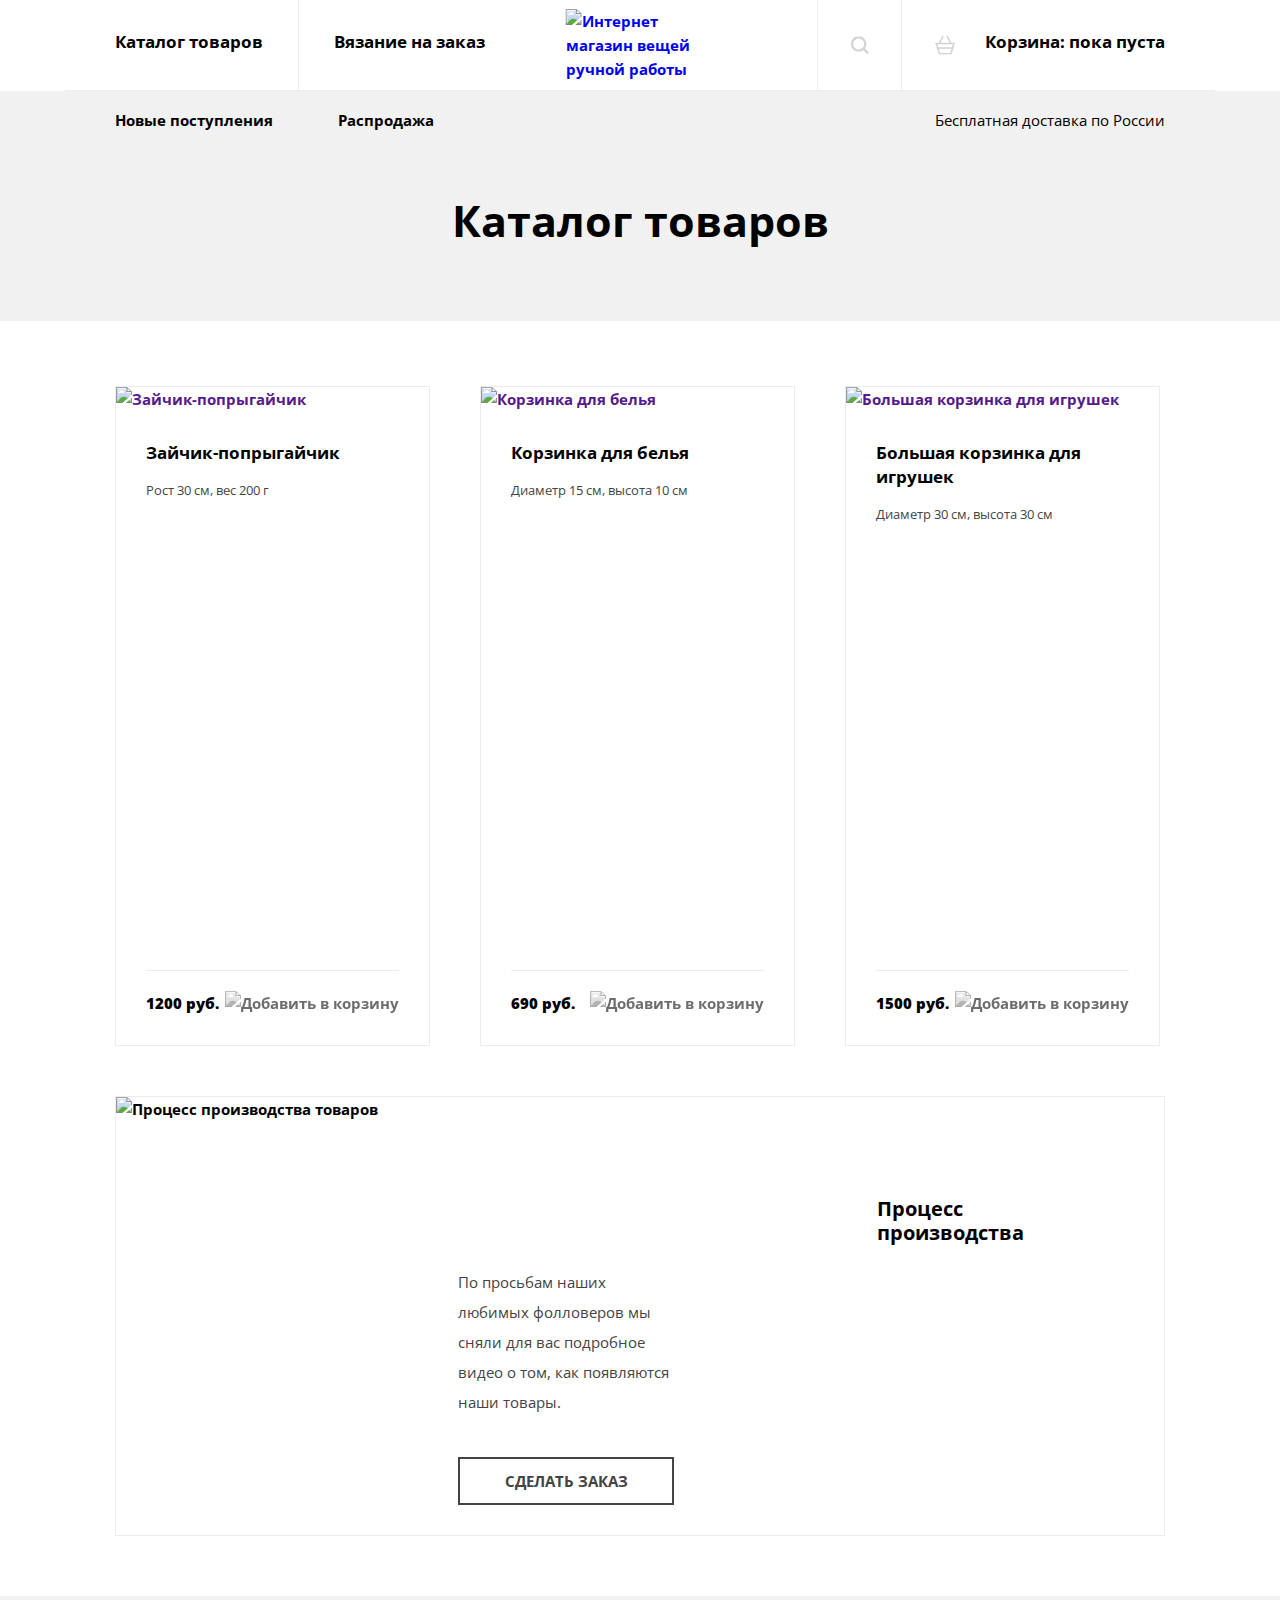
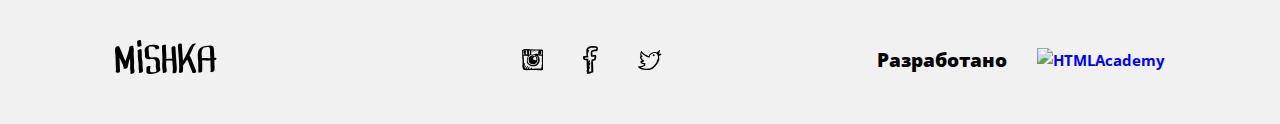
==== commit 7a84db30: "завершение модального окна" ====
--- a/catalog.html
+++ b/catalog.html
@@ -86,7 +86,7 @@
               </div>
               <div class="goods__wrap-price">
                 <strong class="goods__price">1200 руб.</strong>
-                <a class="goods__basket" href="">
+                <a class="goods__basket addToBasket" href="">
                   <img class="goods__basket-img" src="img/icon-cart.svg" alt="Добавить в корзину">
                 </a>
               </div>
@@ -107,7 +107,7 @@
               </div>
               <div class="goods__wrap-price">
                 <strong class="goods__price">690 руб.</strong>
-                <a class="goods__basket" href="">
+                <a class="goods__basket addToBasket" href="">
                   <img class="goods__basket-img" src="img/icon-cart.svg" alt="Добавить в корзину">
                 </a>
               </div>
@@ -128,7 +128,7 @@
               </div>
               <div class="goods__wrap-price">
                 <strong class="goods__price">1500 руб.</strong>
-                <a class="goods__basket" href="">
+                <a class="goods__basket addToBasket" href="">
                   <img class="goods__basket-img" src="img/icon-cart.svg" alt="Добавить в корзину">
                 </a>
               </div>
@@ -215,6 +215,33 @@
         </div>
       </div>
     </footer>
+    <div class="popup__wrapper">
+      <section class="popup">
+        <div class="popup__inner">
+          <h2 class="popup__title">Добавить в корзину</h2>
+          <p class="popup__text">Выберите размер:</p>
+          <form action="https://echo.htmlacademy.ru" method="GET">
+            <ul class="popup__list">
+              <li class="popup__item">
+                <input class="visually-hidden popup__input" type="checkbox" id="checkbox-small" name="size" value="small" checked>
+                <label class="popup__size" for="checkbox-small">s</label>
+              </li>
+              <li class="popup__item">
+                <input class="visually-hidden popup__input" type="checkbox" id="checkbox-medium" name="size" value="medium">
+                <label class="popup__size" for="checkbox-medium">m</label>
+              </li>
+              <li class="popup__item">
+                <input class="visually-hidden popup__input" type="checkbox" id="checkbox-large" name="size" value="large">
+                <label class="popup__size" for="checkbox-large">l</label>
+              </li>
+            </ul>
+            <button class="button popup__button" type="submit">Добавить</button>
+          </form>
+        </div>
+      </section>
+      <div class="popup__overlay"></div>
+    </div>
     <script src="js/script.js"></script>
+    <script src="js/script-popup.js"></script>
   </body>
 </html>
--- a/css/style.css
+++ b/css/style.css
@@ -1139,6 +1139,7 @@
       height: 1px;
       width: 100%;
       bottom: 0;
+      left: 0;
       background-color: #62d1ba;
       -webkit-transition: all .3s ease;
       transition: all .3s ease; }
@@ -1659,7 +1660,8 @@
   display: inline-block; }
 
 .form__button {
-  width: 100%; }
+  width: 100%;
+  outline: none; }
 
 @media (min-width: 768px) {
   .form__fieldset {
@@ -1849,3 +1851,94 @@
     margin-left: 90px; }
   .footer__developed {
     padding-bottom: 0; } }
+
+.popup {
+  padding: 35px 30px 45px 30px;
+  margin: 0 auto;
+  border: 1px solid #c7c7c7;
+  -webkit-box-shadow: 0 5px 7px 1px rgba(0, 0, 0, 0.15);
+          box-shadow: 0 5px 7px 1px rgba(0, 0, 0, 0.15);
+  background-color: #fff;
+  position: fixed;
+  top: 50%;
+  left: 50%;
+  -webkit-transform: translate(-50%, -50%);
+          transform: translate(-50%, -50%);
+  z-index: 15;
+  display: none; }
+  .popup__overlay {
+    width: 100%;
+    height: 100%;
+    position: fixed;
+    top: 0;
+    left: 0;
+    z-index: 14;
+    background-color: #fff;
+    opacity: 0.8;
+    display: none; }
+  .popup__overlay-show {
+    display: block; }
+  .popup-show {
+    display: block;
+    opacity: 1; }
+  .popup__inner {
+    max-width: 350px;
+    min-width: 260px; }
+  .popup__title {
+    text-transform: uppercase;
+    margin: 0;
+    margin-bottom: 25px;
+    font-size: 25px;
+    line-height: 30px;
+    text-align: center; }
+  .popup__text {
+    text-align: center;
+    margin-bottom: 25px;
+    font-weight: 400; }
+  .popup__list {
+    list-style: none;
+    margin: 0;
+    padding: 0;
+    margin-bottom: 30px;
+    margin-left: -7px;
+    display: -webkit-box;
+    display: -ms-flexbox;
+    display: flex; }
+  .popup__item {
+    -webkit-box-flex: 1;
+        -ms-flex-positive: 1;
+            flex-grow: 1; }
+  .popup__size {
+    text-transform: uppercase;
+    font-size: 17px;
+    line-height: 16px;
+    padding: 20px;
+    border: 2px solid #ececec;
+    margin-left: 7px;
+    display: -webkit-box;
+    display: -ms-flexbox;
+    display: flex;
+    -webkit-box-pack: center;
+        -ms-flex-pack: center;
+            justify-content: center; }
+  .popup__input:checked + .popup__size {
+    border-color: #63d1bb; }
+  .popup__size:hover {
+    border-color: #c7c7c7; }
+  .popup__button {
+    width: 100%;
+    background-color: #63d1bb;
+    border-color: #63d1bb;
+    color: #fff;
+    outline: none; }
+    .popup__button:hover {
+      border-color: #444444; }
+
+@media (min-width: 768px) {
+  .popup {
+    max-width: 566px;
+    padding: 50px 105px 45px 105px; }
+    .popup__title {
+      font-size: 30px; }
+    .popup__text {
+      font-size: 17px; } }
